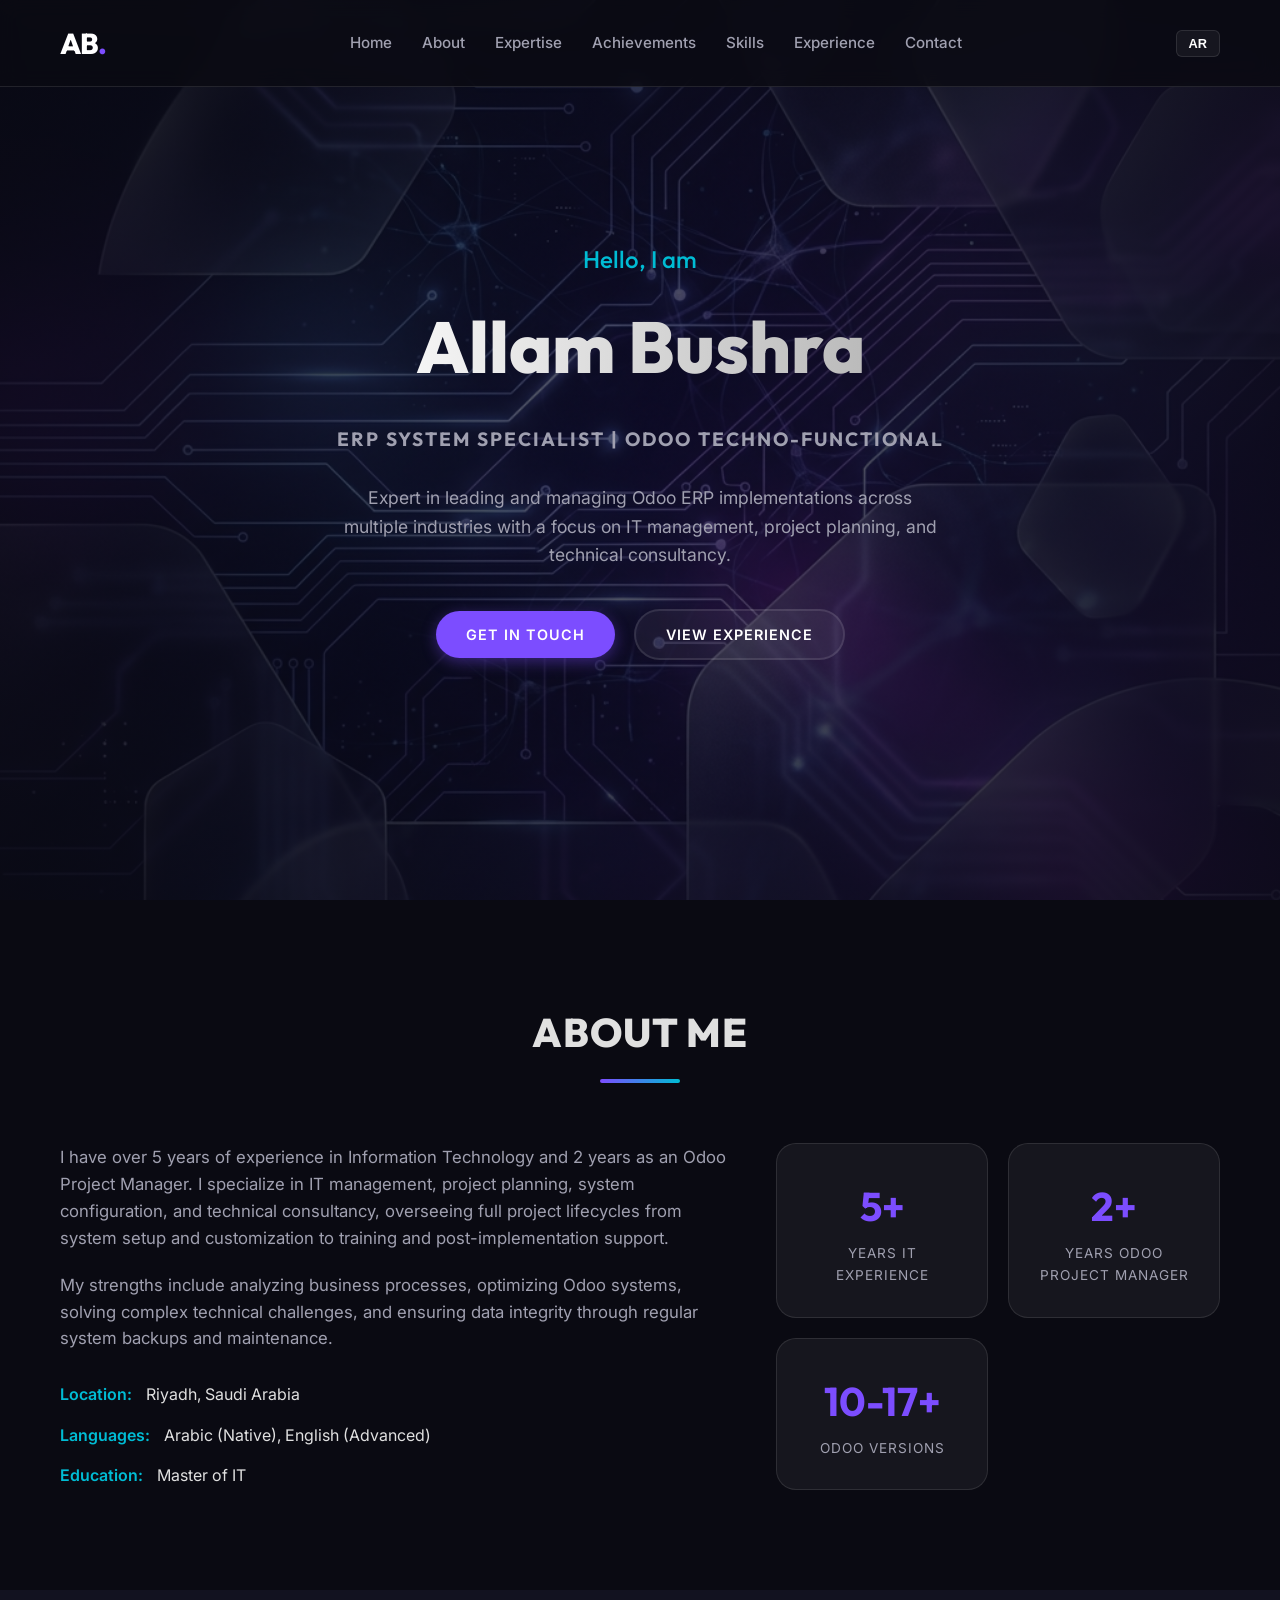
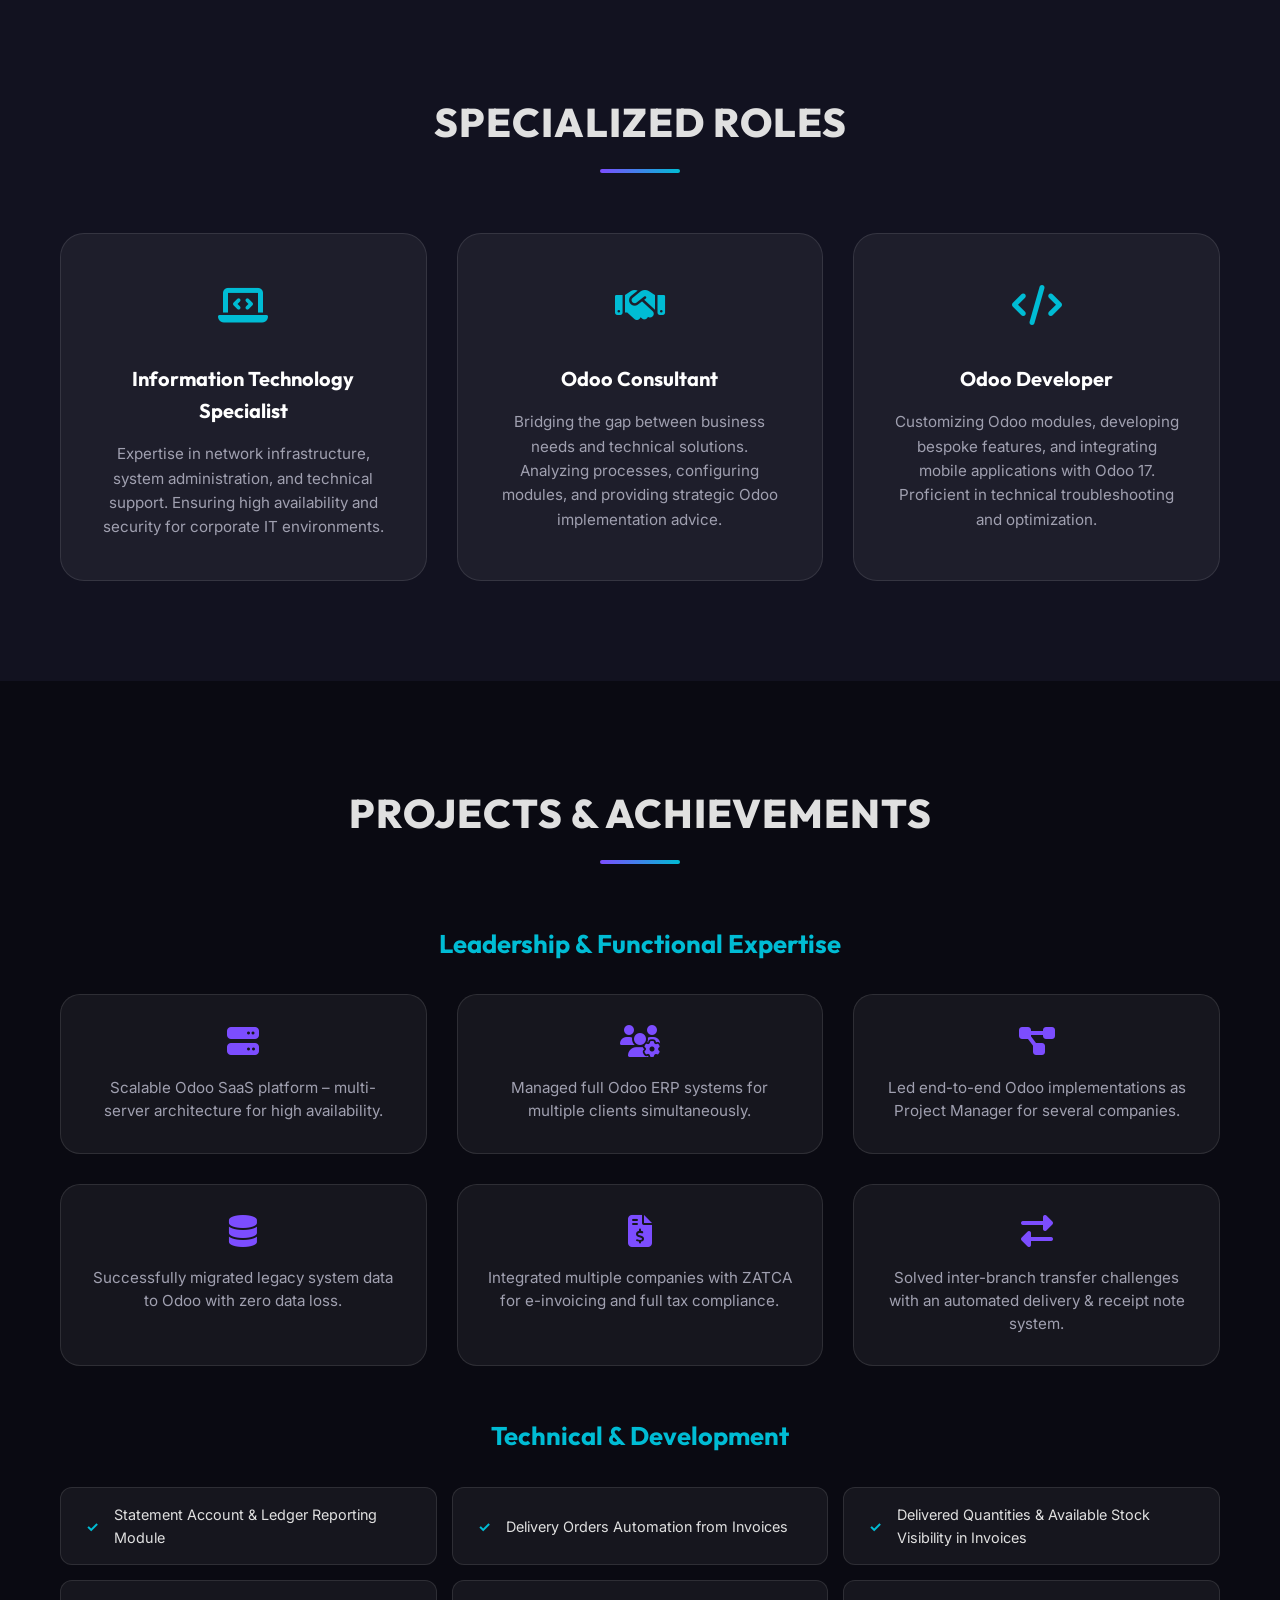
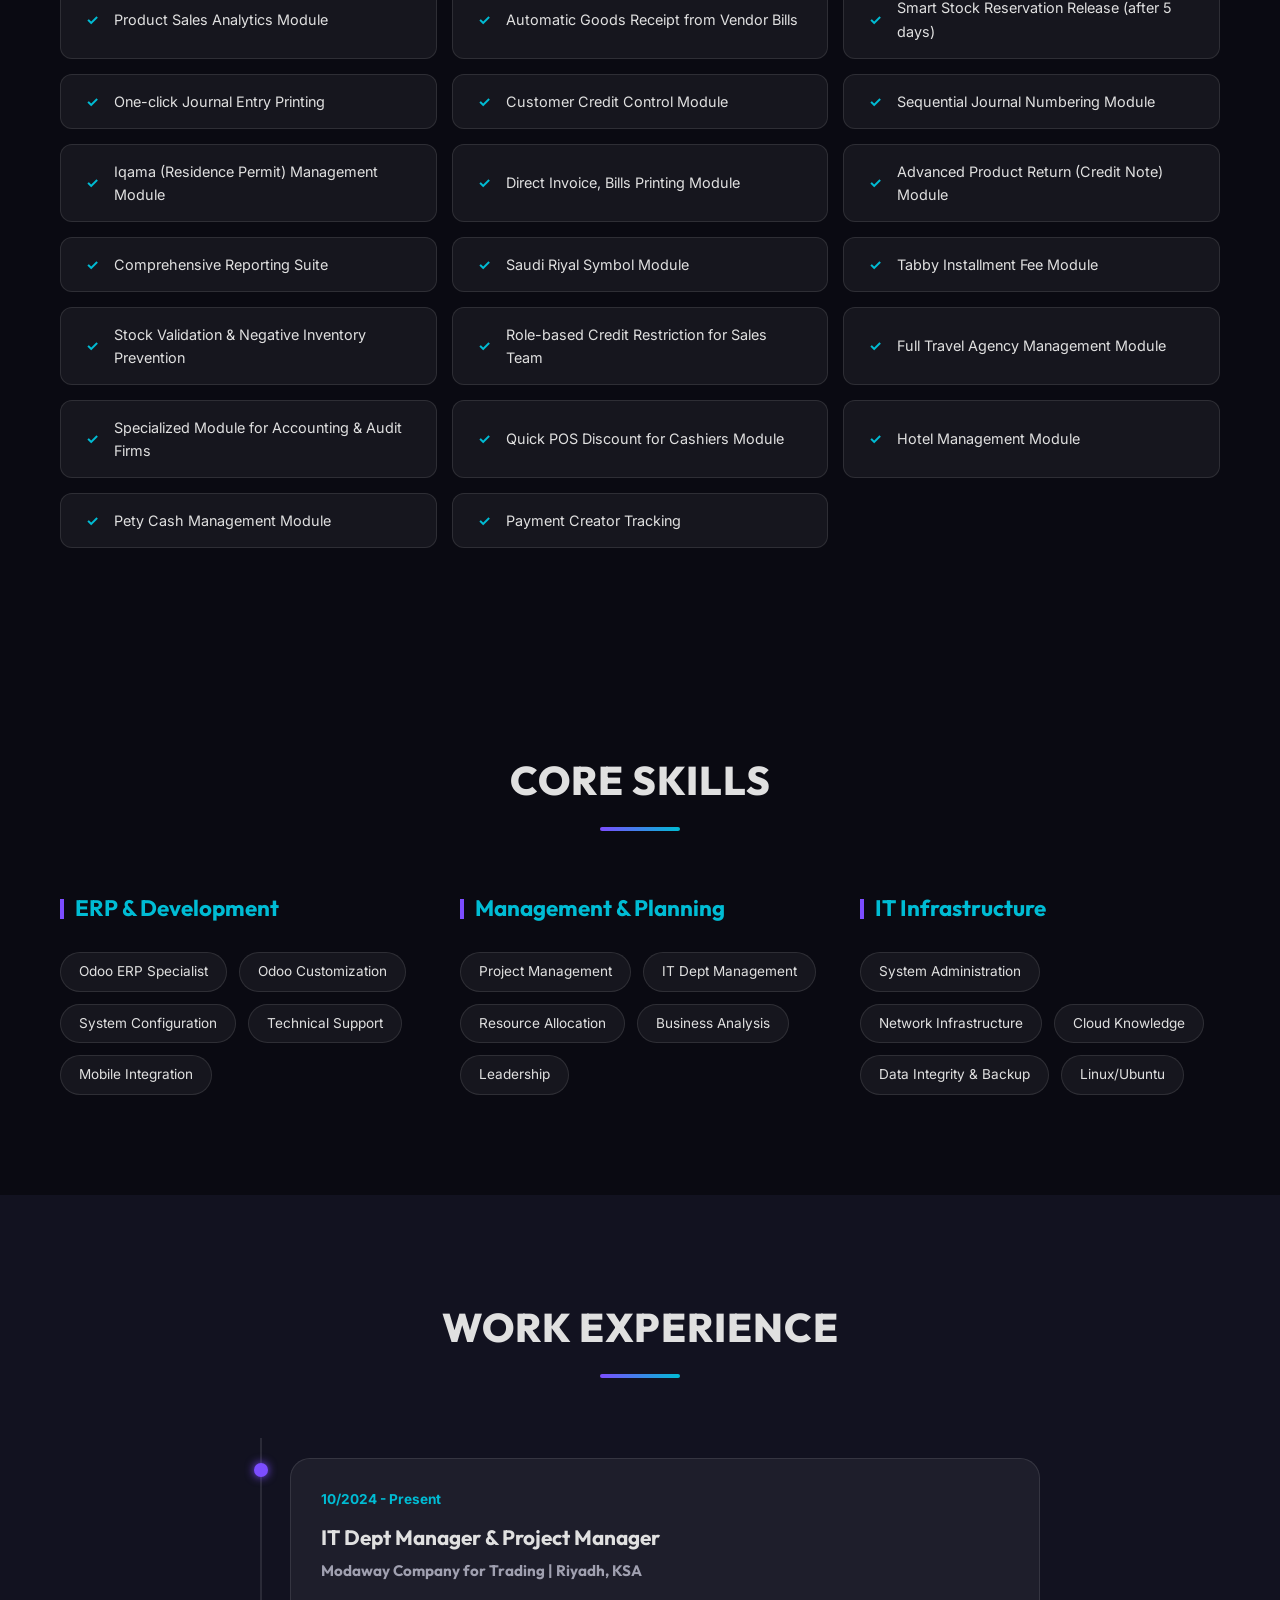
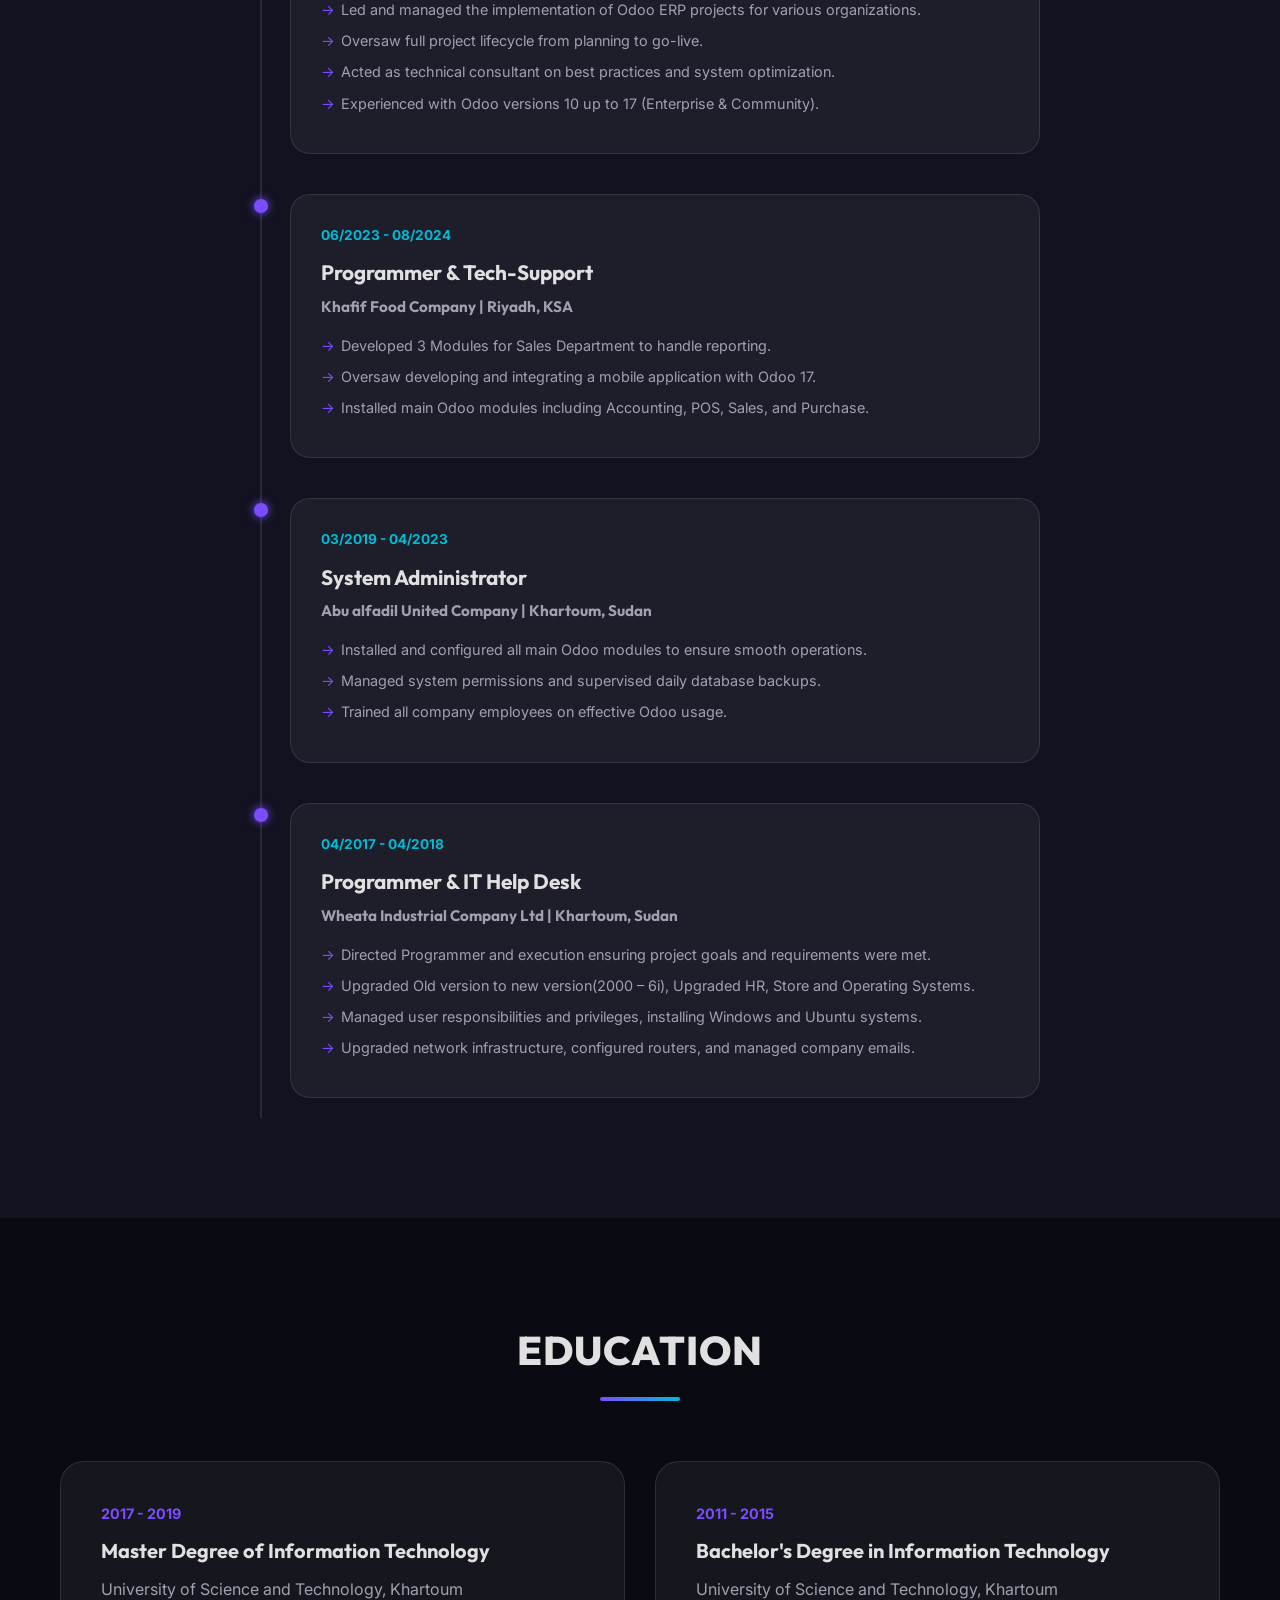
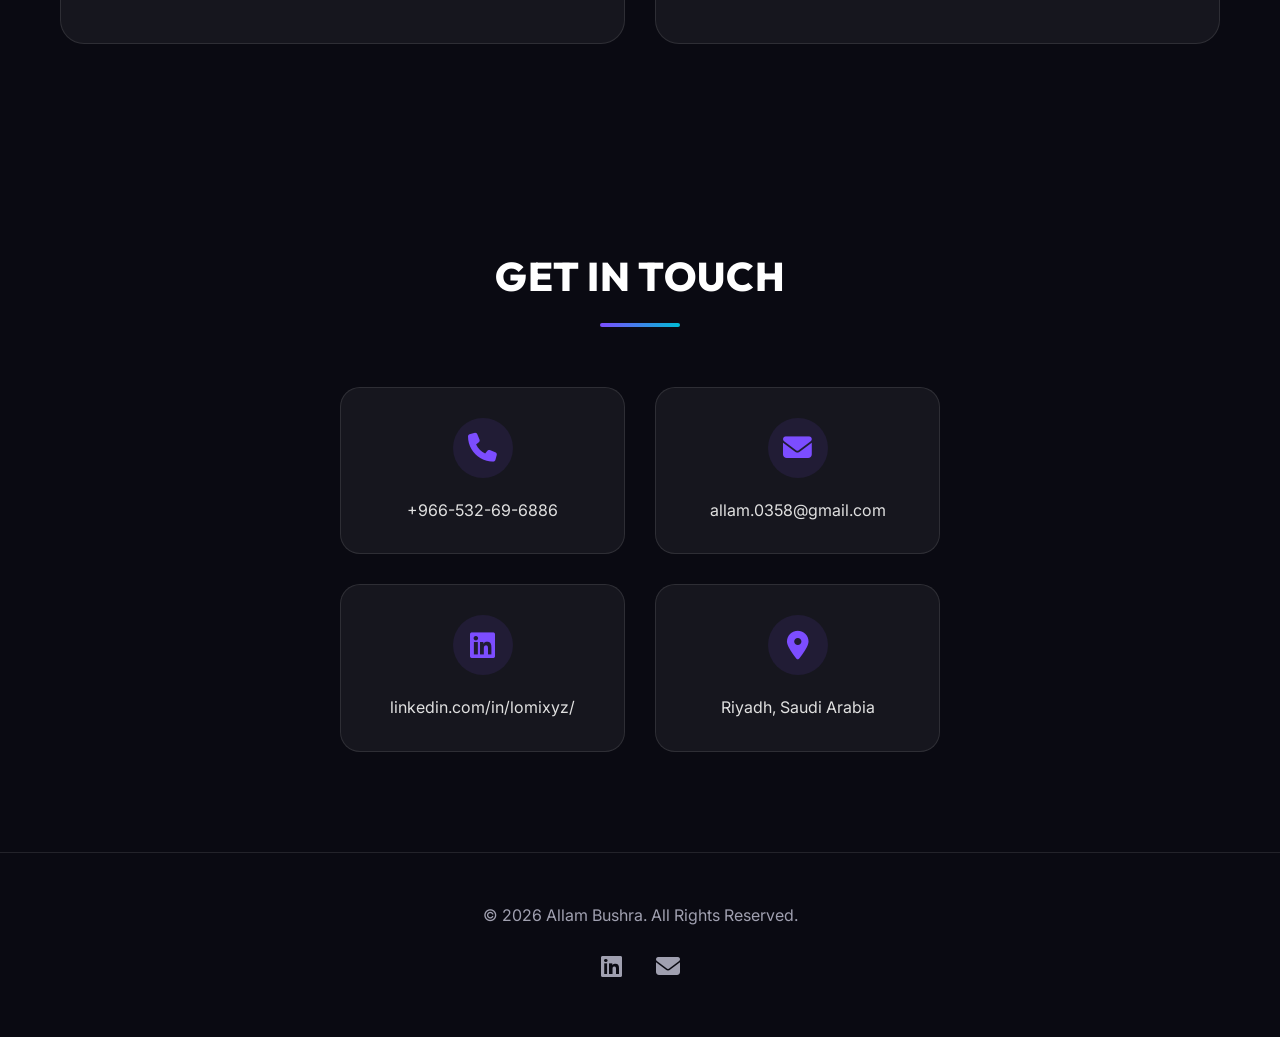
==== index_old.html @ 3f144694 "Rename index.html to index_old.html" ====
<!DOCTYPE html>
<html lang="en">
<head>
    <meta charset="UTF-8">
    <meta name="viewport" content="width=device-width, initial-scale=1.0">
    <title>Allam Bushra | ERP Specialist & Odoo Expert</title>
    <meta name="description" content="Portfolio of Allam Bushra, an ERP System Specialist, Odoo Consultant, and Odoo Developer.">
    <link rel="stylesheet" href="style.css">
    <!-- Google Fonts -->
    <link rel="preconnect" href="https://fonts.googleapis.com">
    <link rel="preconnect" href="https://fonts.gstatic.com" crossorigin>
    <link href="https://fonts.googleapis.com/css2?family=Inter:wght@300;400;500;600;700&family=Outfit:wght@300;400;500;600;700;800&family=Cairo:wght@300;400;600;700;900&display=swap" rel="stylesheet">
    <!-- Font Awesome -->
    <link rel="stylesheet" href="https://cdnjs.cloudflare.com/ajax/libs/font-awesome/6.4.0/css/all.min.css">
</head>
<body>
    <nav id="navbar">
        <div class="container">
            <div class="logo">AB<span>.</span></div>
            <ul class="nav-links">
                <li><a href="#hero" data-en="Home" data-ar="الرئيسية">Home</a></li>
                <li><a href="#about" data-en="About" data-ar="من أنا">About</a></li>
                <li><a href="#expertise" data-en="Expertise" data-ar="الخبرات">Expertise</a></li>
                <li><a href="#achievements" data-en="Achievements" data-ar="الإنجازات">Achievements</a></li>
                <li><a href="#skills" data-en="Skills" data-ar="المهارات">Skills</a></li>
                <li><a href="#experience" data-en="Experience" data-ar="الخبرة">Experience</a></li>
                <li><a href="#contact" data-en="Contact" data-ar="اتصل بي">Contact</a></li>
            </ul>
            <div class="nav-right">
                <button id="lang-toggle" class="lang-btn">AR</button>
                <div class="menu-btn"><i class="fas fa-bars"></i></div>
            </div>
        </div>
    </nav>

    <header id="hero">
        <div class="hero-overlay"></div>
        <div class="container">
            <div class="hero-content">
                <h2 class="fade-in" data-en="Hello, I am" data-ar="مرحباً، أنا">Hello, I am</h2>
                <h1 class="fade-in" data-en="Allam Bushra" data-ar="علام بشرى">Allam Bushra</h1>
                <h3 class="fade-in" data-en="ERP System Specialist | Odoo Techno-Functional" data-ar="أخصائي أنظمة ERP | تقني وظيفي أودو">ERP System Specialist | Odoo Techno-Functional</h3>
                <p class="fade-in" data-en="Expert in leading and managing Odoo ERP implementations across multiple industries with a focus on IT management, project planning, and technical consultancy." data-ar="خبير في قيادة وإدارة تطبيقات Odoo ERP عبر صناعات متعددة مع التركيز على إدارة تكنولوجيا المعلومات وتخطيط المشاريع والاستشارات الفنية.">Expert in leading and managing Odoo ERP implementations across multiple industries with a focus on IT management, project planning, and technical consultancy.</p>
                <div class="hero-btns fade-in">
                    <a href="#contact" class="btn btn-primary" data-en="Get In Touch" data-ar="تواصل معي">Get In Touch</a>
                    <a href="#experience" class="btn btn-secondary" data-en="View Experience" data-ar="عرض الخبرات">View Experience</a>
                </div>
            </div>
        </div>
    </header>

    <section id="about" class="section">
        <div class="container">
            <div class="section-title">
                <h2 data-en="About Me" data-ar="عني">About Me</h2>
                <div class="underline"></div>
            </div>
            <div class="about-grid">
                <div class="about-text">
                    <p data-en="I have over 5 years of experience in Information Technology and 2 years as an Odoo Project Manager. I specialize in IT management, project planning, system configuration, and technical consultancy, overseeing full project lifecycles from system setup and customization to training and post-implementation support." data-ar="لدي أكثر من 5 سنوات من الخبرة في تكنولوجيا المعلومات وسنتين كمدير مشروع أودو. أتخصص في إدارة تكنولوجيا المعلومات، وتخطيط المشاريع، وتكوين الأنظمة، والاستشارات الفنية، والإشراف على دورات حياة المشروع الكاملة من إعداد النظام وتخصيصه إلى التدريب ودعم ما بعد التنفيذ.">I have over 5 years of experience in Information Technology and 2 years as an Odoo Project Manager. I specialize in IT management, project planning, system configuration, and technical consultancy, overseeing full project lifecycles from system setup and customization to training and post-implementation support.</p>
                    <p data-en="My strengths include analyzing business processes, optimizing Odoo systems, solving complex technical challenges, and ensuring data integrity through regular system backups and maintenance." data-ar="تشمل نقاط قوتي تحليل العمليات التجارية، وتحسين أنظمة أودو، وحل التحديات التقنية المعقدة، وضمان سلامة البيانات من خلال النسخ الاحتياطي المنتظم للنظام والصيانة.">My strengths include analyzing business processes, optimizing Odoo systems, solving complex technical challenges, and ensuring data integrity through regular system backups and maintenance.</p>
                    <div class="personal-info">
                        <div class="info-item"><span data-en="Location:" data-ar="الموقع:">Location:</span> <span data-en="Riyadh, Saudi Arabia" data-ar="الرياض، المملكة العربية السعودية">Riyadh, Saudi Arabia</span></div>
                        <div class="info-item"><span data-en="Languages:" data-ar="اللغات:">Languages:</span> <span data-en="Arabic (Native), English (Advanced)" data-ar="العربية (أم)، الإنجليزية (متقدم)">Arabic (Native), English (Advanced)</span></div>
                        <div class="info-item"><span data-en="Education:" data-ar="التعليم:">Education:</span> <span data-en="Master of IT" data-ar="ماجستير تكنولوجيا المعلومات">Master of IT</span></div>
                    </div>
                </div>
                <div class="about-stats">
                    <div class="stat-card">
                        <h3>5+</h3>
                        <p data-en="Years IT Experience" data-ar="سنوات خبرة في تقنية المعلومات">Years IT Experience</p>
                    </div>
                    <div class="stat-card">
                        <h3>2+</h3>
                        <p data-en="Years Odoo Project Manager" data-ar="سنوات كمدير مشروع أودو">Years Odoo Project Manager</p>
                    </div>
                    <div class="stat-card">
                        <h3>10-17+</h3>
                        <p data-en="Odoo Versions" data-ar="إصدارات أودو">Odoo Versions</p>
                    </div>
                </div>
            </div>
        </div>
    </section>

    <section id="expertise" class="section bg-light">
        <div class="container">
            <div class="section-title">
                <h2 data-en="Specialized Roles" data-ar="الأدوار المتخصصة">Specialized Roles</h2>
                <div class="underline"></div>
            </div>
            <div class="expertise-grid">
                <div class="expertise-card fade-up">
                    <div class="icon"><i class="fas fa-laptop-code"></i></div>
                    <h3 data-en="Information Technology Specialist" data-ar="أخصائي تكنولوجيا المعلومات">Information Technology Specialist</h3>
                    <p data-en="Expertise in network infrastructure, system administration, and technical support. Ensuring high availability and security for corporate IT environments." data-ar="خبرة في البنية التحتية للشبكات، وإدارة الأنظمة، والدعم الفني. ضمان التوافر العالي والأمان لبيئات تكنولوجيا المعلومات في الشركات.">Expertise in network infrastructure, system administration, and technical support. Ensuring high availability and security for corporate IT environments.</p>
                </div>
                <div class="expertise-card fade-up">
                    <div class="icon"><i class="fas fa-handshake"></i></div>
                    <h3 data-en="Odoo Consultant" data-ar="مستشار أودو">Odoo Consultant</h3>
                    <p data-en="Bridging the gap between business needs and technical solutions. Analyzing processes, configuring modules, and providing strategic Odoo implementation advice." data-ar="جسور الفجوة بين احتياجات العمل والحلول التقنية. تحليل العمليات، وتكوين الوحدات، وتقديم المشورة الاستراتيجية لتنفيذ أودو.">Bridging the gap between business needs and technical solutions. Analyzing processes, configuring modules, and providing strategic Odoo implementation advice.</p>
                </div>
                <div class="expertise-card fade-up">
                    <div class="icon"><i class="fas fa-code"></i></div>
                    <h3 data-en="Odoo Developer" data-ar="مطور أودو">Odoo Developer</h3>
                    <p data-en="Customizing Odoo modules, developing bespoke features, and integrating mobile applications with Odoo 17. Proficient in technical troubleshooting and optimization." data-ar="تخصيص وحدات أودو، وتطوير ميزات مخصصة، ودمج تطبيقات الهاتف المحمول مع أودو 17. بارع في استكشاف الأخطاء الفنية وإصلاحها والتحسين.">Customizing Odoo modules, developing bespoke features, and integrating mobile applications with Odoo 17. Proficient in technical troubleshooting and optimization.</p>
                </div>
            </div>
        </div>
    </section>
    <section id="achievements" class="section">
        <div class="container">
            <div class="section-title">
                <h2 data-en="Projects & Achievements" data-ar="المشاريع والإنجازات">Projects & Achievements</h2>
                <div class="underline"></div>
            </div>

            <div class="achievement-category">
                <h3 data-en="Leadership & Functional Expertise" data-ar="الخبرة الوظيفية وقيادة المشاريع">Leadership & Functional Expertise</h3>
                <div class="achievement-grid">
                    <div class="achievement-card fade-up">
                        <i class="fas fa-server"></i>
                        <p data-en="Scalable Odoo SaaS platform – multi-server architecture for high availability." data-ar="منصة أودو SaaS قابلة للتوسع - هندسة خوادم متعددة لضمان التوافر العالي.">Scalable Odoo SaaS platform – multi-server architecture for high availability.</p>
                    </div>
                    <div class="achievement-card fade-up">
                        <i class="fas fa-users-cog"></i>
                        <p data-en="Managed full Odoo ERP systems for multiple clients simultaneously." data-ar="إدارة أنظمة أودو ERP الكاملة لعدة عملاء في وقت واحد.">Managed full Odoo ERP systems for multiple clients simultaneously.</p>
                    </div>
                    <div class="achievement-card fade-up">
                        <i class="fas fa-project-diagram"></i>
                        <p data-en="Led end-to-end Odoo implementations as Project Manager for several companies." data-ar="قيادة تنفيذ أودو من البداية إلى النهاية كمدير مشروع لعدة شركات.">Led end-to-end Odoo implementations as Project Manager for several companies.</p>
                    </div>
                    <div class="achievement-card fade-up">
                        <i class="fas fa-database"></i>
                        <p data-en="Successfully migrated legacy system data to Odoo with zero data loss." data-ar="ترحيل بيانات الأنظمة القديمة بنجاح إلى أودو دون فقدان أي بيانات.">Successfully migrated legacy system data to Odoo with zero data loss.</p>
                    </div>
                    <div class="achievement-card fade-up">
                        <i class="fas fa-file-invoice-dollar"></i>
                        <p data-en="Integrated multiple companies with ZATCA for e-invoicing and full tax compliance." data-ar="ربط عدة شركات مع هيئة الزكاة والضريبة والجمارك (ZATCA) للفلترة الإلكترونية والامتثال الضريبي الكامل.">Integrated multiple companies with ZATCA for e-invoicing and full tax compliance.</p>
                    </div>
                    <div class="achievement-card fade-up">
                        <i class="fas fa-exchange-alt"></i>
                        <p data-en="Solved inter-branch transfer challenges with an automated delivery & receipt note system." data-ar="حل تحديات التحويل بين الفروع باستخدام نظام آلي لمذكرات التسليم والاستلام.">Solved inter-branch transfer challenges with an automated delivery & receipt note system.</p>
                    </div>
                </div>
            </div>

            <div class="achievement-category mt-50">
                <h3 data-en="Technical & Development" data-ar="الإنجازات التقنية والتطويرية">Technical & Development</h3>
                <div class="achievement-list">
                    <div class="achievement-item fade-up" data-en="Statement Account & Ledger Reporting Module" data-ar="موديول كشف الحساب وتقارير الأستاذ العام">Statement Account & Ledger Reporting Module</div>
                    <div class="achievement-item fade-up" data-en="Delivery Orders Automation from Invoices" data-ar="أتمتة أوامر التسليم من الفواتير (توليد آلي لأوامر المخزون)">Delivery Orders Automation from Invoices</div>
                    <div class="achievement-item fade-up" data-en="Delivered Quantities & Available Stock Visibility in Invoices" data-ar="رؤية الكميات المسلمة والمخزون المتاح داخل الفواتير">Delivered Quantities & Available Stock Visibility in Invoices</div>
                    <div class="achievement-item fade-up" data-en="Product Sales Analytics Module" data-ar="موديول تحليلات مبيعات المنتجات">Product Sales Analytics Module</div>
                    <div class="achievement-item fade-up" data-en="Automatic Goods Receipt from Vendor Bills" data-ar="استلام البضائع الآلي من فواتير الموردين">Automatic Goods Receipt from Vendor Bills</div>
                    <div class="achievement-item fade-up" data-en="Smart Stock Reservation Release (after 5 days)" data-ar="إلغاء حجز المخزون الذكي (بعد 5 أيام)">Smart Stock Reservation Release (after 5 days)</div>
                    <div class="achievement-item fade-up" data-en="One-click Journal Entry Printing" data-ar="طباعة قيود اليومية بنقرة واحدة">One-click Journal Entry Printing</div>
                    <div class="achievement-item fade-up" data-en="Customer Credit Control Module" data-ar="موديول التحكم في ائتمان العملاء (منع الفواتير المتأخرة)">Customer Credit Control Module</div>
                    <div class="achievement-item fade-up" data-en="Sequential Journal Numbering Module" data-ar="موديول الترقيم التسلسلي لليومية لتسهيل الأرشفة">Sequential Journal Numbering Module</div>
                    <div class="achievement-item fade-up" data-en="Iqama (Residence Permit) Management Module" data-ar="موديول إدارة الإقامات (متابعة - تجديد - انتهاء)">Iqama (Residence Permit) Management Module</div>
                    <div class="achievement-item fade-up" data-en="Direct Invoice, Bills Printing Module" data-ar="موديول الطباعة المباشرة للفواتير والمطالبات">Direct Invoice, Bills Printing Module</div>
                    <div class="achievement-item fade-up" data-en="Advanced Product Return (Credit Note) Module" data-ar="موديول مرتجع المنتجات المتقدم (إشعار دائن ذكي)">Advanced Product Return (Credit Note) Module</div>
                    <div class="achievement-item fade-up" data-en="Comprehensive Reporting Suite" data-ar="مجموعة تقارير شاملة (مبيعات، مناديب، تحصيلات)">Comprehensive Reporting Suite</div>
                    <div class="achievement-item fade-up" data-en="Saudi Riyal Symbol Module" data-ar="موديول رمز الريال السعودي">Saudi Riyal Symbol Module</div>
                    <div class="achievement-item fade-up" data-en="Tabby Installment Fee Module" data-ar="موديول رسوم أقساط تابي">Tabby Installment Fee Module</div>
                    <div class="achievement-item fade-up" data-en="Stock Validation & Negative Inventory Prevention" data-ar="التحقق من المخزون ومنع المخزون السالب">Stock Validation & Negative Inventory Prevention</div>
                    <div class="achievement-item fade-up" data-en="Role-based Credit Restriction for Sales Team" data-ar="قيود الائتمان القائمة على الأدوار لفريق المبيعات">Role-based Credit Restriction for Sales Team</div>
                    <div class="achievement-item fade-up" data-en="Full Travel Agency Management Module" data-ar="موديول كامل لإدارة وكالات السفر والسياحة">Full Travel Agency Management Module</div>
                    <div class="achievement-item fade-up" data-en="Specialized Module for Accounting & Audit Firms" data-ar="موديول متخصص لشركات المحاسبة والمراجعة">Specialized Module for Accounting & Audit Firms</div>
                    <div class="achievement-item fade-up" data-en="Quick POS Discount for Cashiers Module" data-ar="موديول خصم نقاط البيع السريع للكاشير">Quick POS Discount for Cashiers Module</div>
                    <div class="achievement-item fade-up" data-en="Hotel Management Module" data-ar="موديول إدارة الفنادق (حجز غرف، طلبات عبر الإنترنت)">Hotel Management Module</div>
                    <div class="achievement-item fade-up" data-en="Pety Cash Management Module" data-ar="موديول إدارة العهدة النقدية (المصروفات النثرية)">Petty Cash Management Module</div>
                    <div class="achievement-item fade-up" data-en="Payment Creator Tracking" data-ar="تتبع منشئ الدفع (إظهار من قام بإنشاء كل دفعة)">Payment Creator Tracking</div>
                </div>
            </div>
        </div>
    </section>
    <section id="skills" class="section">
        <div class="container">
            <div class="section-title">
                <h2 data-en="Core Skills" data-ar="المهارات الأساسية">Core Skills</h2>
                <div class="underline"></div>
            </div>
            <div class="skills-grid">
                <div class="skill-category">
                    <h3 data-en="ERP & Development" data-ar="ERP والتطوير">ERP & Development</h3>
                    <div class="skill-tags">
                        <span class="tag" data-en="Odoo ERP Specialist" data-ar="أخصائي أودو ERP">Odoo ERP Specialist</span>
                        <span class="tag" data-en="Odoo Customization" data-ar="تخصيص أودو">Odoo Customization</span>
                        <span class="tag" data-en="System Configuration" data-ar="تكوين الأنظمة">System Configuration</span>
                        <span class="tag" data-en="Technical Support" data-ar="الدعم الفني">Technical Support</span>
                        <span class="tag" data-en="Mobile Integration" data-ar="تكامل الهاتف المحمول">Mobile Integration</span>
                    </div>
                </div>
                <div class="skill-category">
                    <h3 data-en="Management & Planning" data-ar="الإدارة والتخطيط">Management & Planning</h3>
                    <div class="skill-tags">
                        <span class="tag" data-en="Project Management" data-ar="إدارة المشاريع">Project Management</span>
                        <span class="tag" data-en="IT Dept Management" data-ar="إدارة قسم تقنية المعلومات">IT Dept Management</span>
                        <span class="tag" data-en="Resource Allocation" data-ar="تخصيص الموارد">Resource Allocation</span>
                        <span class="tag" data-en="Business Analysis" data-ar="تحليل الأعمال">Business Analysis</span>
                        <span class="tag" data-en="Leadership" data-ar="القيادة">Leadership</span>
                    </div>
                </div>
                <div class="skill-category">
                    <h3 data-en="IT Infrastructure" data-ar="البنية التحتية">IT Infrastructure</h3>
                    <div class="skill-tags">
                        <span class="tag" data-en="System Administration" data-ar="إدارة الأنظمة">System Administration</span>
                        <span class="tag" data-en="Network Infrastructure" data-ar="البنية التحتية للشبكة">Network Infrastructure</span>
                        <span class="tag" data-en="Cloud Knowledge" data-ar="معرفة سحابية">Cloud Knowledge</span>
                        <span class="tag" data-en="Data Integrity & Backup" data-ar="سلامة البيانات والنسخ الاحتياطي">Data Integrity & Backup</span>
                        <span class="tag" data-en="Linux/Ubuntu" data-ar="لينكس/أوبونتو">Linux/Ubuntu</span>
                    </div>
                </div>
            </div>
        </div>
    </section>

    <section id="experience" class="section bg-light">
        <div class="container">
            <div class="section-title">
                <h2 data-en="Work Experience" data-ar="الخبرة العملية">Work Experience</h2>
                <div class="underline"></div>
            </div>
            <div class="timeline">
                <div class="timeline-item">
                    <div class="timeline-dot"></div>
                    <div class="timeline-content">
                        <span class="date">10/2024 - <span data-en="Present" data-ar="الآن">Present</span></span>
                        <h3 data-en="IT Dept Manager & Project Manager" data-ar="مدير قسم تكنولوجيا المعلومات ومدير مشروع">IT Dept Manager & Project Manager</h3>
                        <h4 data-en="Modaway Company for Trading | Riyadh, KSA" data-ar="شركة موداواي للتجارة | الرياض، المملكة العربية السعودية">Modaway Company for Trading | Riyadh, KSA</h4>
                        <ul>
                            <li data-en="Led and managed the implementation of Odoo ERP projects for various organizations." data-ar="قيادة وإدارة تنفيذ مشاريع أودو ERP لمختلف المنظمات.">Led and managed the implementation of Odoo ERP projects for various organizations.</li>
                            <li data-en="Oversaw full project lifecycle from planning to go-live." data-ar="الإشراف على دورة حياة المشروع الكاملة من التخطيط إلى التشغيل.">Oversaw full project lifecycle from planning to go-live.</li>
                            <li data-en="Acted as technical consultant on best practices and system optimization." data-ar="العمل كمستشار فني لأفضل الممارسات وتحسين الأنظمة.">Acted as technical consultant on best practices and system optimization.</li>
                            <li data-en="Experienced with Odoo versions 10 up to 17 (Enterprise & Community)." data-ar="خبرة في إصدارات أودو من 10 إلى 17 (نسخ المؤسسات والمجتمع).">Experienced with Odoo versions 10 up to 17 (Enterprise & Community).</li>
                        </ul>
                    </div>
                </div>
                <div class="timeline-item">
                    <div class="timeline-dot"></div>
                    <div class="timeline-content">
                        <span class="date">06/2023 - 08/2024</span>
                        <h3 data-en="Programmer & Tech-Support" data-ar="مبرمج ودعم فني">Programmer & Tech-Support</h3>
                        <h4 data-en="Khafif Food Company | Riyadh, KSA" data-ar="شركة خفيف للمواد الغذائية | الرياض، المملكة العربية السعودية">Khafif Food Company | Riyadh, KSA</h4>
                        <ul>
                            <li data-en="Developed 3 Modules for Sales Department to handle reporting." data-ar="تطوير 3 وحدات لقسم المبيعات للتعامل مع التقارير.">Developed 3 Modules for Sales Department to handle reporting.</li>
                            <li data-en="Oversaw developing and integrating a mobile application with Odoo 17." data-ar="الإشراف على تطوير ودمج تطبيق الهاتف المحمول مع أودو 17.">Oversaw developing and integrating a mobile application with Odoo 17.</li>
                            <li data-en="Installed main Odoo modules including Accounting, POS, Sales, and Purchase." data-ar="تثبيت وحدات أودو الرئيسية بما في ذلك المحاسبة، ونقاط البيع، والمبيعات، والمشتريات.">Installed main Odoo modules including Accounting, POS, Sales, and Purchase.</li>
                        </ul>
                    </div>
                </div>
                <div class="timeline-item">
                    <div class="timeline-dot"></div>
                    <div class="timeline-content">
                        <span class="date">03/2019 - 04/2023</span>
                        <h3 data-en="System Administrator" data-ar="مدير نظام">System Administrator</h3>
                        <h4 data-en="Abu alfadil United Company | Khartoum, Sudan" data-ar="شركة أبو الفضل المتحدة | الخرطوم، السودان">Abu alfadil United Company | Khartoum, Sudan</h4>
                        <ul>
                            <li data-en="Installed and configured all main Odoo modules to ensure smooth operations." data-ar="تثبيت وتكوين جميع وحدات أودو الرئيسية لضمان سلاسة العمليات.">Installed and configured all main Odoo modules to ensure smooth operations.</li>
                            <li data-en="Managed system permissions and supervised daily database backups." data-ar="إدارة أذونات النظام والإشراف على النسخ الاحتياطي اليومي لقاعدة البيانات.">Managed system permissions and supervised daily database backups.</li>
                            <li data-en="Trained all company employees on effective Odoo usage." data-ar="تدريب جميع موظفي الشركة على الاستخدام الفعال لأودو.">Trained all company employees on effective Odoo usage.</li>
                        </ul>
                    </div>
                </div>
                <div class="timeline-item">
                    <div class="timeline-dot"></div>
                    <div class="timeline-content">
                        <span class="date">04/2017 - 04/2018</span>
                        <h3 data-en="Programmer & IT Help Desk" data-ar="مبرمج ودعم فني تقني">Programmer & IT Help Desk</h3>
                        <h4 data-en="Wheata Industrial Company Ltd | Khartoum, Sudan" data-ar="شركة ويتا الصناعية المحدودة | الخرطوم، السودان">Wheata Industrial Company Ltd | Khartoum, Sudan</h4>
                        <ul>
                            <li data-en="Directed Programmer and execution ensuring project goals and requirements were met." data-ar="توجيه البرمجة والتنفيذ لضمان تلبية أهداف ومتطلبات المشروع.">Directed Programmer and execution ensuring project goals and requirements were met.</li>
                            <li data-en="Upgraded Old version to new version(2000 – 6i), Upgraded HR, Store and Operating Systems." data-ar="ترقية الإصدار القديم إلى الجديد (2000 – 6i)، وترقية أنظمة الموارد البشرية والمخازن والتشغيل.">Upgraded Old version to new version(2000 – 6i), Upgraded HR, Store and Operating Systems.</li>
                            <li data-en="Managed user responsibilities and privileges, installing Windows and Ubuntu systems." data-ar="إدارة مسؤوليات وصلاحيات المستخدمين، وتثبيت أنظمة ويندوز وأوبونتو.">Managed user responsibilities and privileges, installing Windows and Ubuntu systems.</li>
                            <li data-en="Upgraded network infrastructure, configured routers, and managed company emails." data-ar="ترقية البنية التحتية للشبكة، وتكوين أجهزة التوجيه (Routers)، وإدارة البريد الإلكتروني للشركة.">Upgraded network infrastructure, configured routers, and managed company emails.</li>
                        </ul>
                    </div>
                </div>
            </div>
        </div>
    </section>

    <section id="education" class="section">
        <div class="container">
            <div class="section-title">
                <h2 data-en="Education" data-ar="التعليم">Education</h2>
                <div class="underline"></div>
            </div>
            <div class="edu-grid">
                <div class="edu-card">
                    <div class="year">2017 - 2019</div>
                    <h3 data-en="Master Degree of Information Technology" data-ar="درجة الماجستير في تكنولوجيا المعلومات">Master Degree of Information Technology</h3>
                    <p data-en="University of Science and Technology, Khartoum" data-ar="جامعة العلوم والتكنولوجيا، الخرطوم">University of Science and Technology, Khartoum</p>
                </div>
                <div class="edu-card">
                    <div class="year">2011 - 2015</div>
                    <h3 data-en="Bachelor's Degree in Information Technology" data-ar="درجة البكالوريوس في تكنولوجيا المعلومات">Bachelor's Degree in Information Technology</h3>
                    <p data-en="University of Science and Technology, Khartoum" data-ar="جامعة العلوم والتكنولوجيا، الخرطوم">University of Science and Technology, Khartoum</p>
                </div>
            </div>
        </div>
    </section>

    <section id="contact" class="section bg-dark">
        <div class="container">
            <div class="section-title white">
                <h2 data-en="Get In Touch" data-ar="تواصل معي">Get In Touch</h2>
                <div class="underline"></div>
            </div>
            <div class="contact-grid">
                <div class="contact-info">
                    <div class="contact-item">
                        <i class="fas fa-phone"></i>
                        <p>+966-532-69-6886</p>
                    </div>
                    <div class="contact-item">
                        <i class="fas fa-envelope"></i>
                        <p>allam.0358@gmail.com</p>
                    </div>
                    <div class="contact-item">
                        <i class="fab fa-linkedin"></i>
                        <p><a href="https://www.linkedin.com/in/lomixyz/" target="_blank">linkedin.com/in/lomixyz/</a></p>
                    </div>
                    <div class="contact-item">
                        <i class="fas fa-map-marker-alt"></i>
                        <p data-en="Riyadh, Saudi Arabia" data-ar="الرياض، المملكة العربية السعودية">Riyadh, Saudi Arabia</p>
                    </div>
                </div>
            </div>
        </div>
    </section>

    <footer>
        <div class="container">
            <p>&copy; <span id="year"></span> <span data-en="Allam Bushra" data-ar="علام بشرى">Allam Bushra</span>. <span data-en="All Rights Reserved." data-ar="جميع الحقوق محفوظة.">All Rights Reserved.</span></p>
            <div class="social-links">
                <a href="#"><i class="fab fa-linkedin"></i></a>
                <a href="#"><i class="fas fa-envelope"></i></a>
            </div>
        </div>
    </footer>

    <script src="script.js"></script>
</body>
</html>
---- style.css ----
:root {
    --primary-color: #7c4dff; /* Electric Purple */
    --secondary-color: #00bcd4; /* Cyan */
    --accent-color: #ff4081; /* Pink accent */
    --bg-dark: #0a0a12;
    --bg-light: #121220;
    --text-main: #e0e0e0;
    --text-muted: #a0a0b0;
    --white: #ffffff;
    --glass: rgba(255, 255, 255, 0.05);
    --glass-border: rgba(255, 255, 255, 0.1);
    --shadow: 0 8px 32px 0 rgba(0, 0, 0, 0.37);
    --transition: all 0.3s cubic-bezier(0.4, 0, 0.2, 1);
}

* {
    margin: 0;
    padding: 0;
    box-sizing: border-box;
}

html {
    scroll-behavior: smooth;
}

body {
    font-family: 'Inter', sans-serif;
    background-color: var(--bg-dark);
    color: var(--text-main);
    line-height: 1.6;
    overflow-x: hidden;
    transition: background 0.3s ease;
}

/* RTL Support */
body.rtl {
    direction: rtl;
    font-family: 'Cairo', 'Inter', sans-serif;
}

h1, h2, h3, h4, .logo {
    font-family: 'Outfit', sans-serif;
}

body.rtl h1, body.rtl h2, body.rtl h3, body.rtl h4, body.rtl .logo {
    font-family: 'Cairo', 'Outfit', sans-serif;
}

.container {
    max-width: 1200px;
    margin: 0 auto;
    padding: 0 20px;
}

section {
    padding: 100px 0;
}

.section-title {
    text-align: center;
    margin-bottom: 60px;
}

.section-title h2 {
    font-size: 2.5rem;
    font-weight: 800;
    letter-spacing: 1px;
    text-transform: uppercase;
    margin-bottom: 15px;
}

.section-title .underline {
    width: 80px;
    height: 4px;
    background: linear-gradient(to right, var(--primary-color), var(--secondary-color));
    margin: 0 auto;
    border-radius: 2px;
}

.bg-light {
    background-color: var(--bg-light);
}

.bg-dark {
    background-color: var(--bg-dark);
}

/* Navbar */
#navbar {
    position: fixed;
    top: 0;
    width: 100%;
    z-index: 1000;
    background: rgba(10, 10, 18, 0.8);
    backdrop-filter: blur(10px);
    border-bottom: 1px solid var(--glass-border);
    padding: 20px 0;
    transition: var(--transition);
}

#navbar .container {
    display: flex;
    justify-content: space-between;
    align-items: center;
}

.logo {
    font-size: 1.8rem;
    font-weight: 800;
    color: var(--white);
    letter-spacing: -1px;
}

.logo span {
    color: var(--primary-color);
}

.nav-links {
    display: flex;
    list-style: none;
}

.nav-links li {
    margin-left: 30px;
}

body.rtl .nav-links li {
    margin-left: 0;
    margin-right: 30px;
}

.nav-links a {
    text-decoration: none;
    color: var(--text-muted);
    font-weight: 500;
    font-size: 0.95rem;
    transition: var(--transition);
    position: relative;
}

.nav-links a::after {
    content: '';
    position: absolute;
    bottom: -5px;
    left: 0;
    width: 0;
    height: 2px;
    background-color: var(--primary-color);
    transition: var(--transition);
}

body.rtl .nav-links a::after {
    left: auto;
    right: 0;
}

.nav-links a:hover {
    color: var(--white);
}

.nav-links a:hover::after {
    width: 100%;
}

.nav-right {
    display: flex;
    align-items: center;
    gap: 20px;
}

.lang-btn {
    background: var(--glass);
    border: 1px solid var(--glass-border);
    color: var(--white);
    padding: 5px 12px;
    border-radius: 6px;
    cursor: pointer;
    font-weight: 600;
    font-size: 0.8rem;
    transition: var(--transition);
}

.lang-btn:hover {
    background: var(--primary-color);
    border-color: var(--primary-color);
}

.menu-btn {
    display: none;
    color: var(--white);
    font-size: 1.5rem;
    cursor: pointer;
}

/* Hero Section */
#hero {
    height: 100vh;
    background: url('assets/hero-bg.png') no-repeat center center/cover;
    position: relative;
    display: flex;
    align-items: center;
    justify-content: center;
    text-align: center;
}

.hero-overlay {
    position: absolute;
    top: 0;
    left: 0;
    width: 100%;
    height: 100%;
    background: radial-gradient(circle, rgba(10, 10, 18, 0.6) 0%, rgba(10, 10, 18, 0.9) 100%);
}

.hero-content {
    position: relative;
    z-index: 1;
    max-width: 800px;
}

.hero-content h2 {
    font-size: 1.5rem;
    color: var(--secondary-color);
    margin-bottom: 10px;
    font-weight: 500;
}

.hero-content h1 {
    font-size: 4.5rem;
    font-weight: 800;
    margin-bottom: 20px;
    background: linear-gradient(to right, var(--white), #b0b0b0);
    -webkit-background-clip: text;
    -webkit-text-fill-color: transparent;
}

.hero-content h3 {
    font-size: 1.2rem;
    color: var(--text-muted);
    margin-bottom: 30px;
    letter-spacing: 2px;
    text-transform: uppercase;
}

.hero-content p {
    font-size: 1.1rem;
    margin-bottom: 40px;
    color: var(--text-muted);
    max-width: 600px;
    margin-left: auto;
    margin-right: auto;
}

/* Buttons */
.btn {
    display: inline-block;
    padding: 12px 30px;
    border-radius: 50px;
    text-decoration: none;
    font-weight: 600;
    transition: var(--transition);
    cursor: pointer;
    font-size: 0.9rem;
    text-transform: uppercase;
    letter-spacing: 1px;
}

.btn-primary {
    background-color: var(--primary-color);
    color: var(--white);
    box-shadow: 0 4px 15px rgba(124, 77, 255, 0.4);
}

.btn-primary:hover {
    transform: translateY(-3px);
    box-shadow: 0 6px 20px rgba(124, 77, 255, 0.6);
}

.btn-secondary {
    border: 2px solid var(--glass-border);
    color: var(--white);
    margin-left: 15px;
    background: var(--glass);
}

body.rtl .btn-secondary {
    margin-left: 0;
    margin-right: 15px;
}

.btn-secondary:hover {
    background: var(--glass-border);
    transform: translateY(-3px);
}

/* About Section */
.about-grid {
    display: grid;
    grid-template-columns: 1.5fr 1fr;
    gap: 50px;
    align-items: center;
}

.about-text p {
    margin-bottom: 20px;
    font-size: 1.05rem;
    color: var(--text-muted);
}

.personal-info {
    display: grid;
    grid-template-columns: 1fr;
    gap: 15px;
    margin-top: 30px;
}

.info-item span:first-child {
    color: var(--secondary-color);
    font-weight: 600;
    margin-right: 10px;
}

body.rtl .info-item span:first-child {
    margin-right: 0;
    margin-left: 10px;
}

.about-stats {
    display: grid;
    grid-template-columns: 1fr 1fr;
    gap: 20px;
}

.stat-card {
    background: var(--glass);
    padding: 30px;
    border-radius: 20px;
    border: 1px solid var(--glass-border);
    text-align: center;
    transition: var(--transition);
}

.stat-card:hover {
    transform: translateY(-10px);
    background: rgba(255, 255, 255, 0.08);
}

.stat-card h3 {
    font-size: 2.5rem;
    color: var(--primary-color);
    margin-bottom: 5px;
}

.stat-card p {
    font-size: 0.85rem;
    text-transform: uppercase;
    letter-spacing: 1px;
    color: var(--text-muted);
}

/* Expertise Section */
.expertise-grid {
    display: grid;
    grid-template-columns: repeat(3, 1fr);
    gap: 30px;
}

.expertise-card {
    background: var(--glass);
    padding: 40px;
    border-radius: 24px;
    border: 1px solid var(--glass-border);
    text-align: center;
    transition: var(--transition);
}

.expertise-card:hover {
    background: rgba(255, 255, 255, 0.08);
    transform: translateY(-10px);
    border-color: var(--primary-color);
}

.expertise-card .icon {
    font-size: 2.5rem;
    color: var(--secondary-color);
    margin-bottom: 25px;
}

.expertise-card h3 {
    font-size: 1.25rem;
    margin-bottom: 15px;
    color: var(--white);
}

.expertise-card p {
    color: var(--text-muted);
    font-size: 0.95rem;
}

/* Achievements Section */
.mt-50 {
    margin-top: 50px;
}

.achievement-category h3 {
    font-size: 1.6rem;
    margin-bottom: 30px;
    color: var(--secondary-color);
    text-align: center;
}

.achievement-grid {
    display: grid;
    grid-template-columns: repeat(auto-fit, minmax(300px, 1fr));
    gap: 30px;
}

.achievement-card {
    background: var(--glass);
    padding: 30px;
    border-radius: 20px;
    border: 1px solid var(--glass-border);
    display: flex;
    flex-direction: column;
    align-items: center;
    text-align: center;
    transition: var(--transition);
}

.achievement-card:hover {
    transform: translateY(-10px);
    background: rgba(255, 255, 255, 0.08);
    border-color: var(--primary-color);
}

.achievement-card i {
    font-size: 2rem;
    color: var(--primary-color);
    margin-bottom: 20px;
}

.achievement-card p {
    font-size: 0.95rem;
    color: var(--text-muted);
    line-height: 1.5;
}

.achievement-list {
    display: grid;
    grid-template-columns: repeat(auto-fit, minmax(280px, 1fr));
    gap: 15px;
}

.achievement-item {
    background: var(--glass);
    padding: 15px 25px;
    border-radius: 12px;
    border: 1px solid var(--glass-border);
    font-size: 0.9rem;
    color: var(--text-main);
    display: flex;
    align-items: center;
    transition: var(--transition);
}

.achievement-item::before {
    content: '✓';
    color: var(--secondary-color);
    margin-right: 15px;
    font-weight: bold;
}

body.rtl .achievement-item::before {
    margin-right: 0;
    margin-left: 15px;
}

.achievement-item:hover {
    background: var(--glass-border);
    border-color: var(--secondary-color);
    transform: translateX(5px);
}

body.rtl .achievement-item:hover {
    transform: translateX(-5px);
}

/* Skills Section */
.skills-grid {
    display: grid;
    grid-template-columns: repeat(3, 1fr);
    gap: 40px;
}

.skill-category h3 {
    font-size: 1.4rem;
    margin-bottom: 25px;
    color: var(--secondary-color);
    position: relative;
    padding-left: 15px;
}

body.rtl .skill-category h3 {
    padding-left: 0;
    padding-right: 15px;
}

.skill-category h3::before {
    content: '';
    position: absolute;
    left: 0;
    top: 50%;
    transform: translateY(-50%);
    width: 4px;
    height: 20px;
    background: var(--primary-color);
}

body.rtl .skill-category h3::before {
    left: auto;
    right: 0;
}

.skill-tags {
    display: flex;
    flex-wrap: wrap;
    gap: 12px;
}

.tag {
    padding: 8px 18px;
    background: var(--glass);
    border: 1px solid var(--glass-border);
    border-radius: 50px;
    font-size: 0.85rem;
    color: var(--text-main);
    transition: var(--transition);
}

.tag:hover {
    background: var(--primary-color);
    color: var(--white);
    border-color: var(--primary-color);
    transform: scale(1.05);
}

/* Timeline */
.timeline {
    position: relative;
    max-width: 800px;
    margin: 0 auto;
}

.timeline::after {
    content: '';
    position: absolute;
    width: 2px;
    background: var(--glass-border);
    top: 0;
    bottom: 0;
    left: 20px;
}

body.rtl .timeline::after {
    left: auto;
    right: 20px;
}

.timeline-item {
    padding: 20px 0 20px 50px;
    position: relative;
}

body.rtl .timeline-item {
    padding: 20px 50px 20px 0;
}

.timeline-dot {
    position: absolute;
    left: 14px;
    top: 25px;
    width: 14px;
    height: 14px;
    background: var(--primary-color);
    border-radius: 50%;
    z-index: 1;
    box-shadow: 0 0 10px var(--primary-color);
}

body.rtl .timeline-dot {
    left: auto;
    right: 14px;
}

.timeline-content {
    background: var(--glass);
    padding: 30px;
    border-radius: 20px;
    border: 1px solid var(--glass-border);
}

.timeline-content .date {
    font-size: 0.85rem;
    color: var(--secondary-color);
    font-weight: 700;
    display: block;
    margin-bottom: 10px;
}

.timeline-content h3 {
    font-size: 1.3rem;
    margin-bottom: 5px;
}

.timeline-content h4 {
    color: var(--text-muted);
    font-size: 0.95rem;
    margin-bottom: 15px;
}

.timeline-content ul {
    list-style: none;
}

.timeline-content li {
    margin-bottom: 8px;
    color: var(--text-muted);
    font-size: 0.9rem;
    position: relative;
    padding-left: 20px;
}

body.rtl .timeline-content li {
    padding-left: 0;
    padding-right: 20px;
}

.timeline-content li::before {
    content: '→';
    position: absolute;
    left: 0;
    color: var(--primary-color);
}

body.rtl .timeline-content li::before {
    content: '←';
    left: auto;
    right: 0;
}

/* Education */
.edu-grid {
    display: grid;
    grid-template-columns: repeat(2, 1fr);
    gap: 30px;
}

.edu-card {
    background: var(--glass);
    padding: 40px;
    border-radius: 24px;
    border: 1px solid var(--glass-border);
    transition: var(--transition);
}

.edu-card:hover {
    border-color: var(--secondary-color);
    background: rgba(255, 255, 255, 0.08);
}

.edu-card .year {
    color: var(--primary-color);
    font-weight: 700;
    font-size: 0.9rem;
    margin-bottom: 10px;
}

.edu-card h3 {
    font-size: 1.25rem;
    margin-bottom: 10px;
}

.edu-card p {
    color: var(--text-muted);
}

/* Contact */
.white h2 {
    color: var(--white);
}

.contact-grid {
    display: flex;
    flex-direction: column;
    align-items: center;
    gap: 40px;
    max-width: 600px;
    margin: 0 auto;
}

.contact-info {
    width: 100%;
    display: grid;
    grid-template-columns: repeat(auto-fit, minmax(250px, 1fr));
    gap: 30px;
}

.contact-item {
    display: flex;
    flex-direction: column;
    align-items: center;
    text-align: center;
    margin-bottom: 0;
    background: var(--glass);
    padding: 30px;
    border-radius: 20px;
    border: 1px solid var(--glass-border);
    transition: var(--transition);
}

.contact-item:hover {
    transform: translateY(-5px);
    border-color: var(--primary-color);
    background: rgba(255, 255, 255, 0.08);
}

.contact-item i {
    font-size: 1.8rem;
    color: var(--primary-color);
    margin-right: 0;
    margin-bottom: 20px;
    width: 60px;
    height: 60px;
    background: rgba(124, 77, 255, 0.1);
    display: flex;
    align-items: center;
    justify-content: center;
    border-radius: 50%;
}

body.rtl .contact-item i {
    margin-left: 0;
}

.contact-item a {
    color: var(--text-main);
    text-decoration: none;
    transition: var(--transition);
}

.contact-item a:hover {
    color: var(--secondary-color);
}

.contact-form {
    display: grid;
    gap: 20px;
}

.form-group input, .form-group textarea {
    width: 100%;
    padding: 15px 20px;
    background: var(--glass);
    border: 1px solid var(--glass-border);
    border-radius: 12px;
    color: var(--white);
    font-family: inherit;
    transition: var(--transition);
}

.form-group input:focus, .form-group textarea:focus {
    outline: none;
    border-color: var(--primary-color);
    background: rgba(255, 255, 255, 0.1);
}

/* Footer */
footer {
    padding: 50px 0;
    border-top: 1px solid var(--glass-border);
    text-align: center;
}

footer p {
    color: var(--text-muted);
    margin-bottom: 20px;
}

.social-links a {
    color: var(--text-muted);
    font-size: 1.5rem;
    margin: 0 15px;
    transition: var(--transition);
}

.social-links a:hover {
    color: var(--primary-color);
}

/* Animations */
.fade-in {
    opacity: 0;
    transform: translateY(20px);
    animation: fadeIn 1s forwards;
}

.fade-up {
    opacity: 0;
    transform: translateY(40px);
    transition: opacity 1s, transform 1s;
}

.fade-up.active {
    opacity: 1;
    transform: translateY(0);
}

@keyframes fadeIn {
    to {
        opacity: 1;
        transform: translateY(0);
    }
}

/* Responsive */
@media (max-width: 992px) {
    .expertise-grid, .skills-grid {
        grid-template-columns: repeat(2, 1fr);
    }
    .about-grid {
        grid-template-columns: 1fr;
    }
    .hero-content h1 {
        font-size: 3.5rem;
    }
}

@media (max-width: 768px) {
    .nav-links {
        display: none;
    }
    .menu-btn {
        display: block;
    }
    .expertise-grid, .skills-grid, .edu-grid, .contact-grid {
        grid-template-columns: 1fr;
    }
    .hero-content h1 {
        font-size: 2.8rem;
    }
    section {
        padding: 60px 0;
    }
}
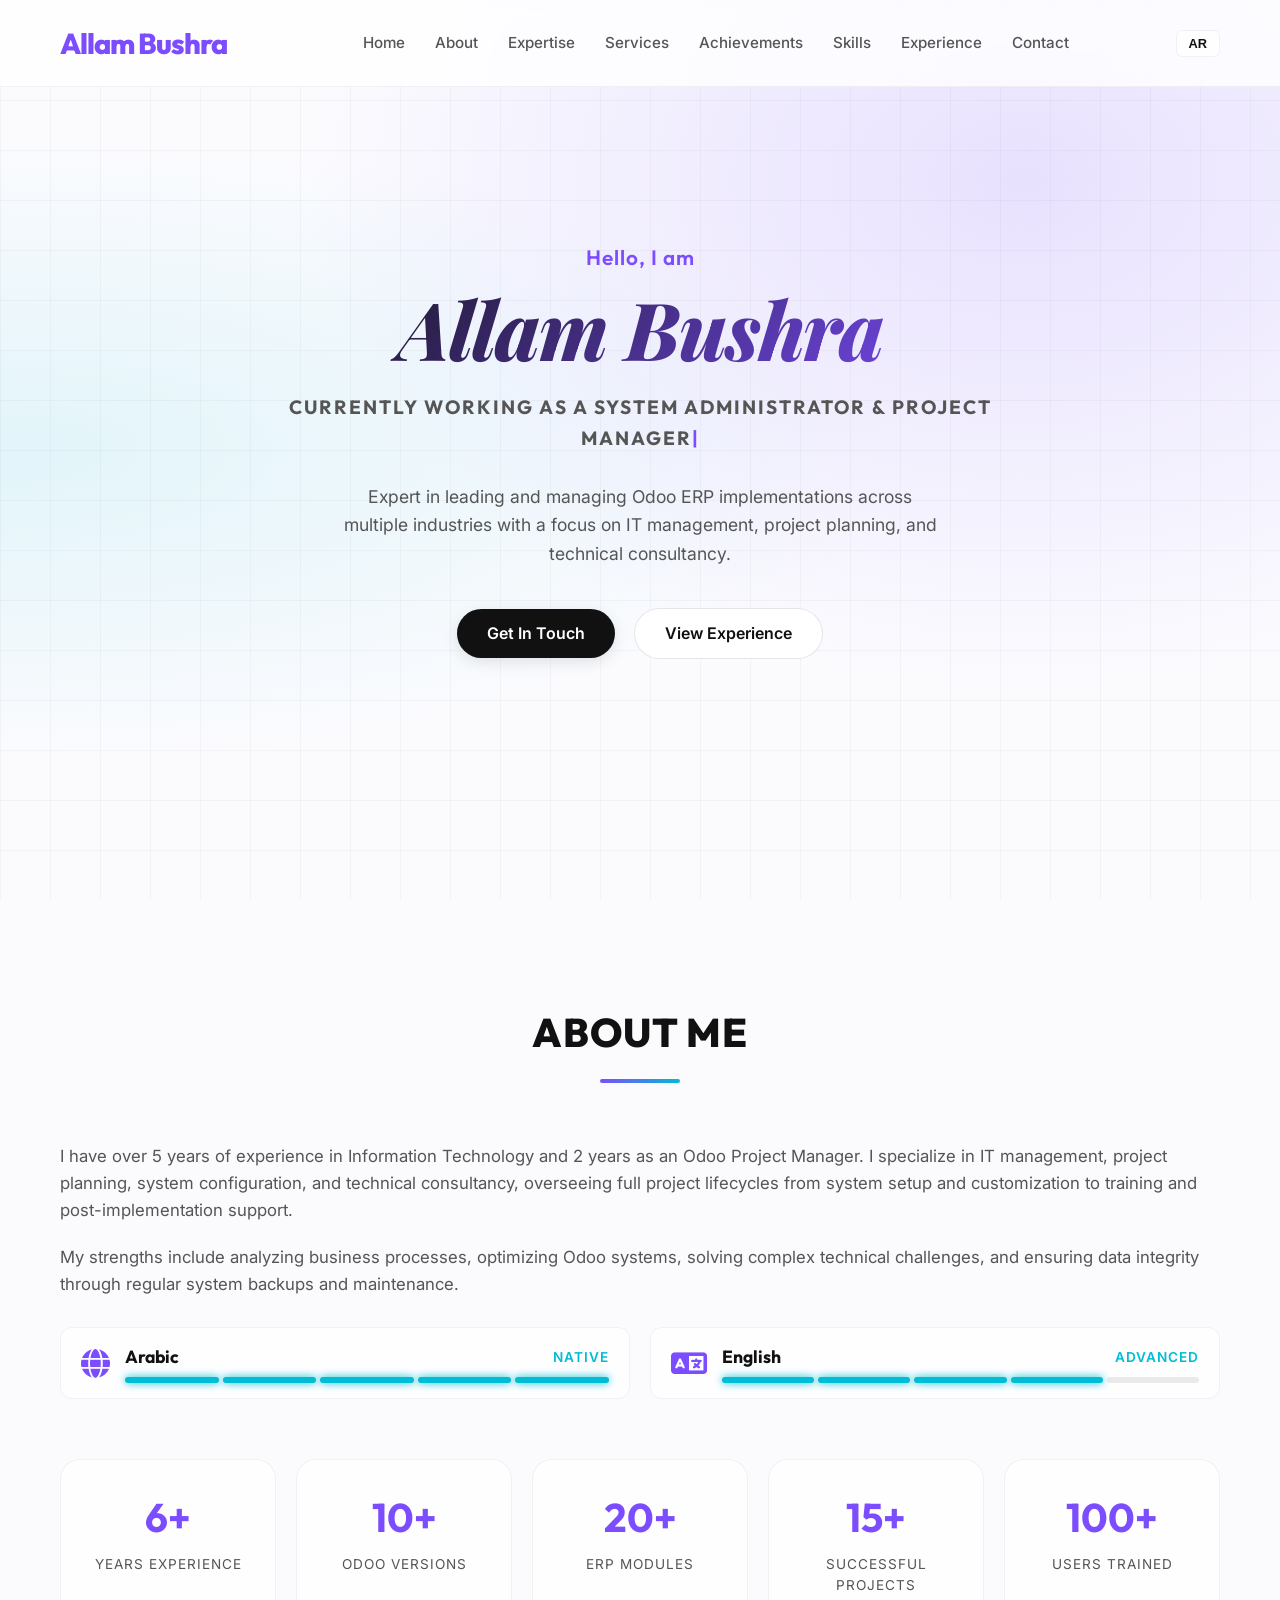
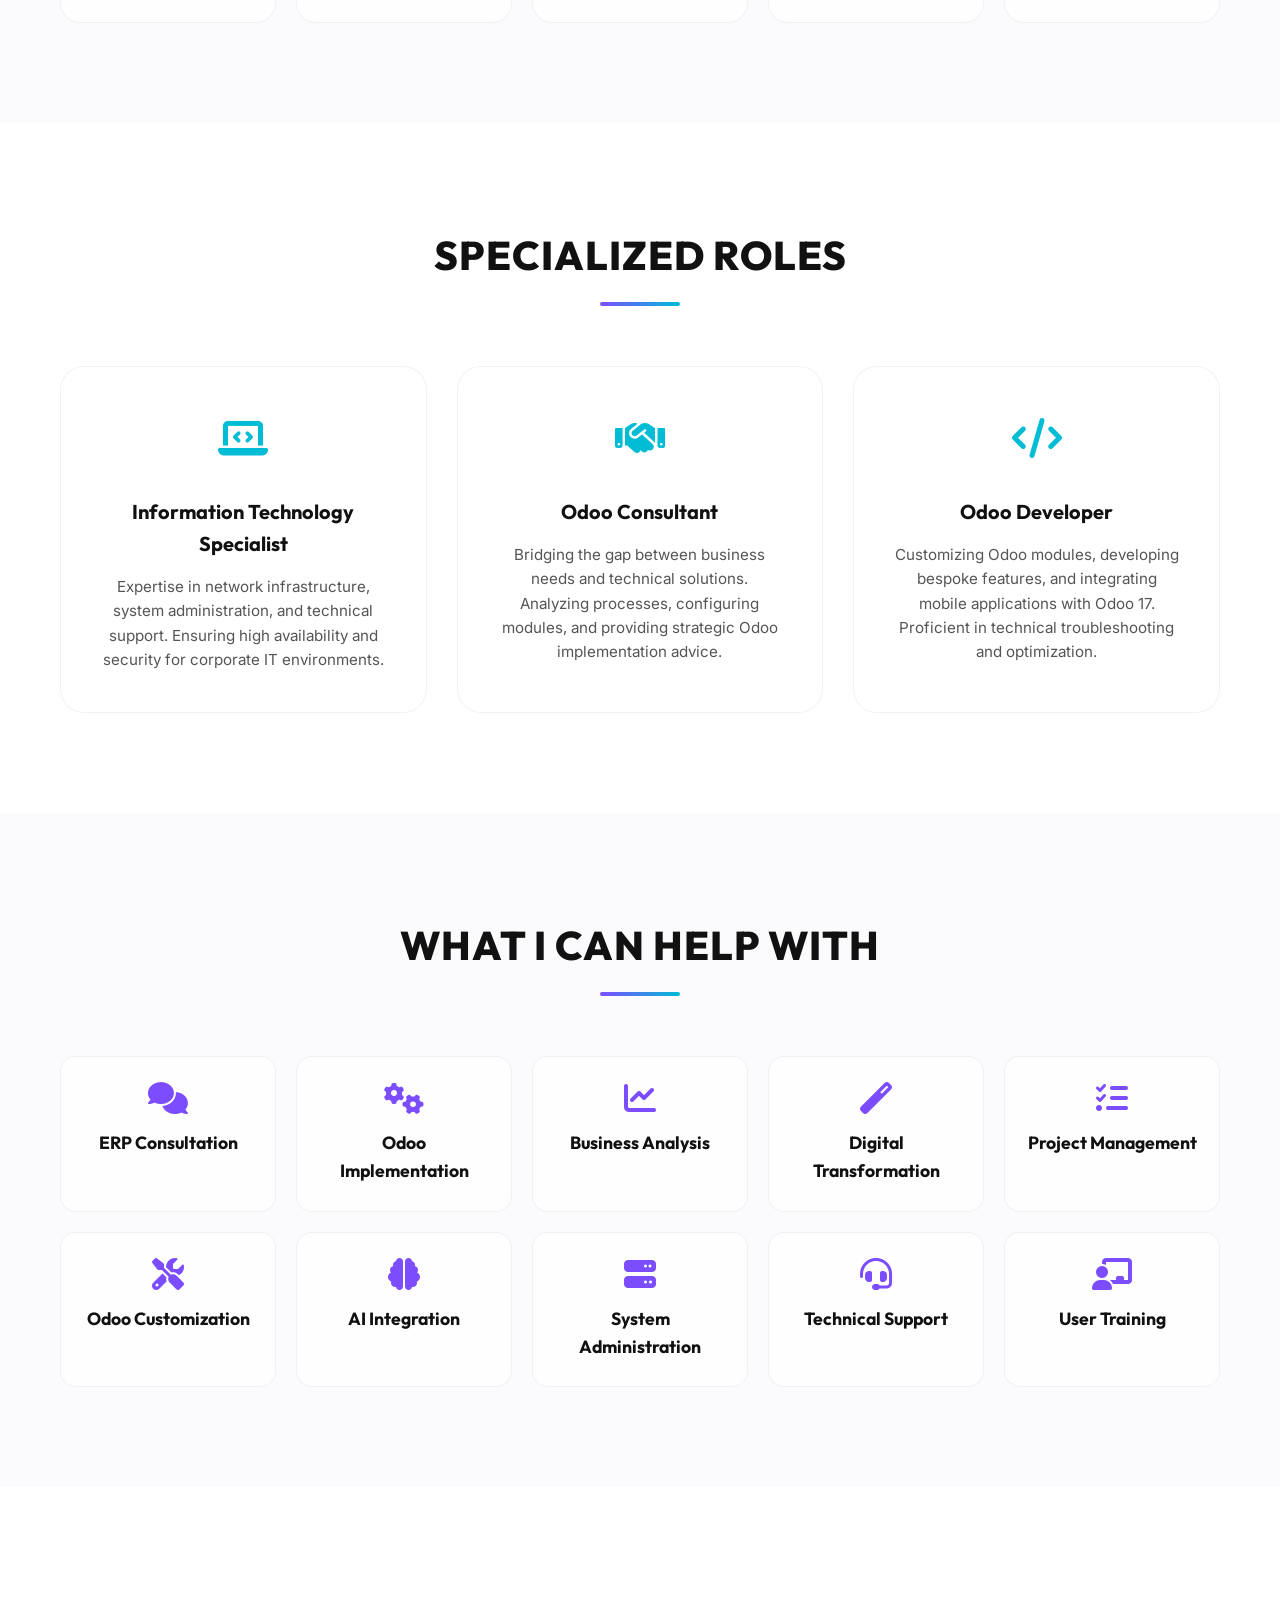
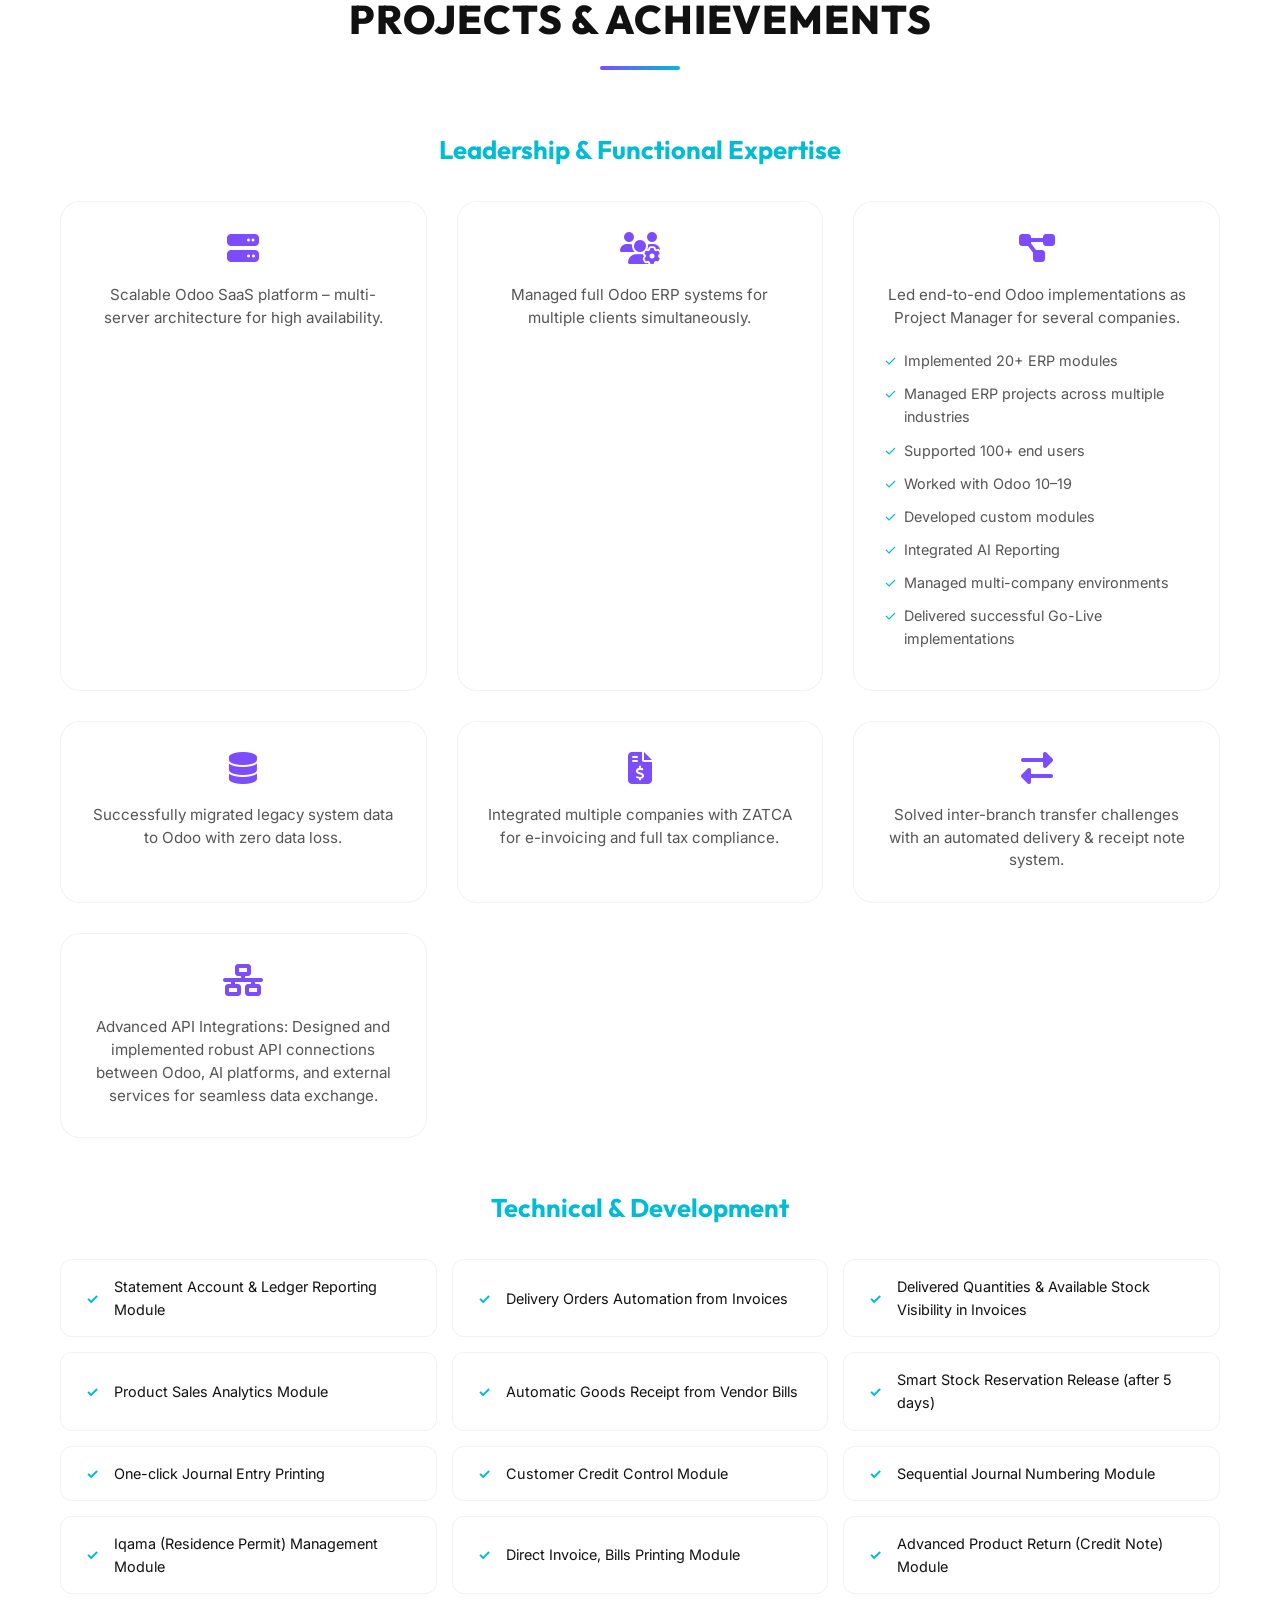
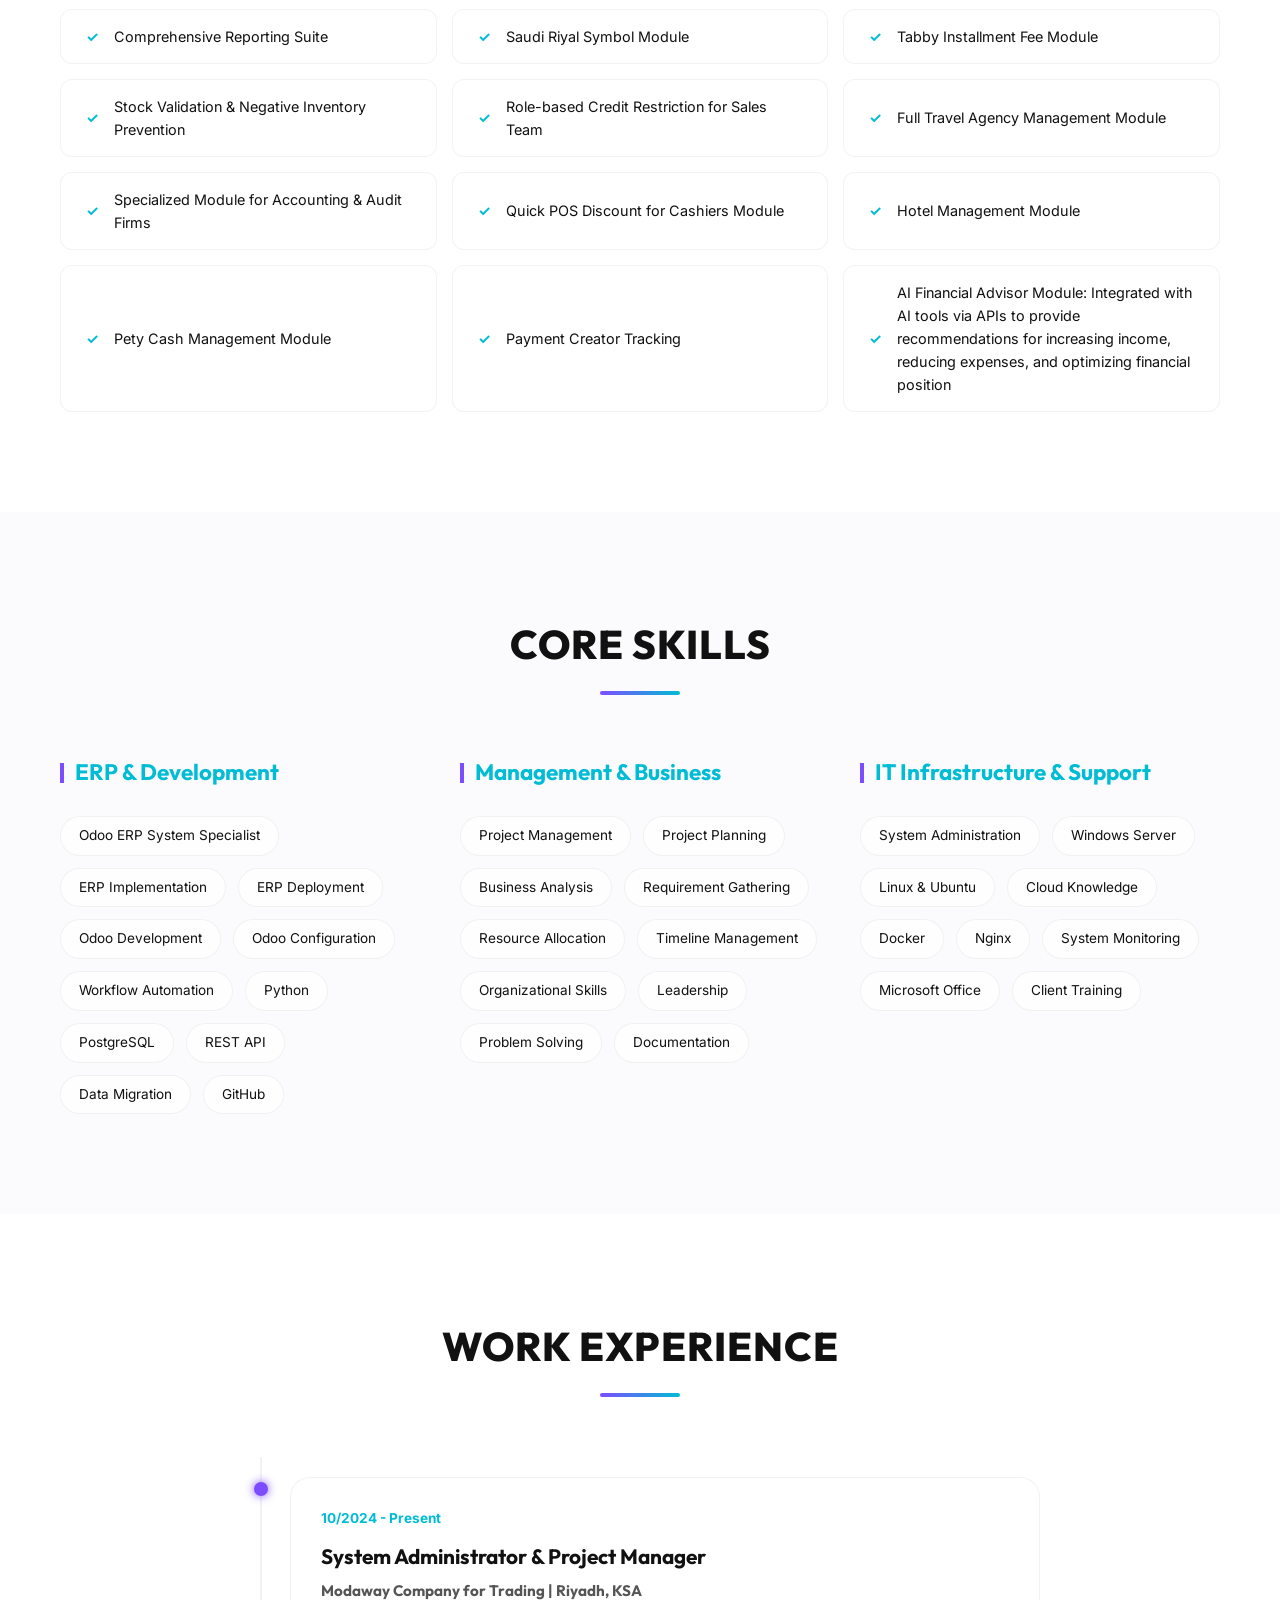
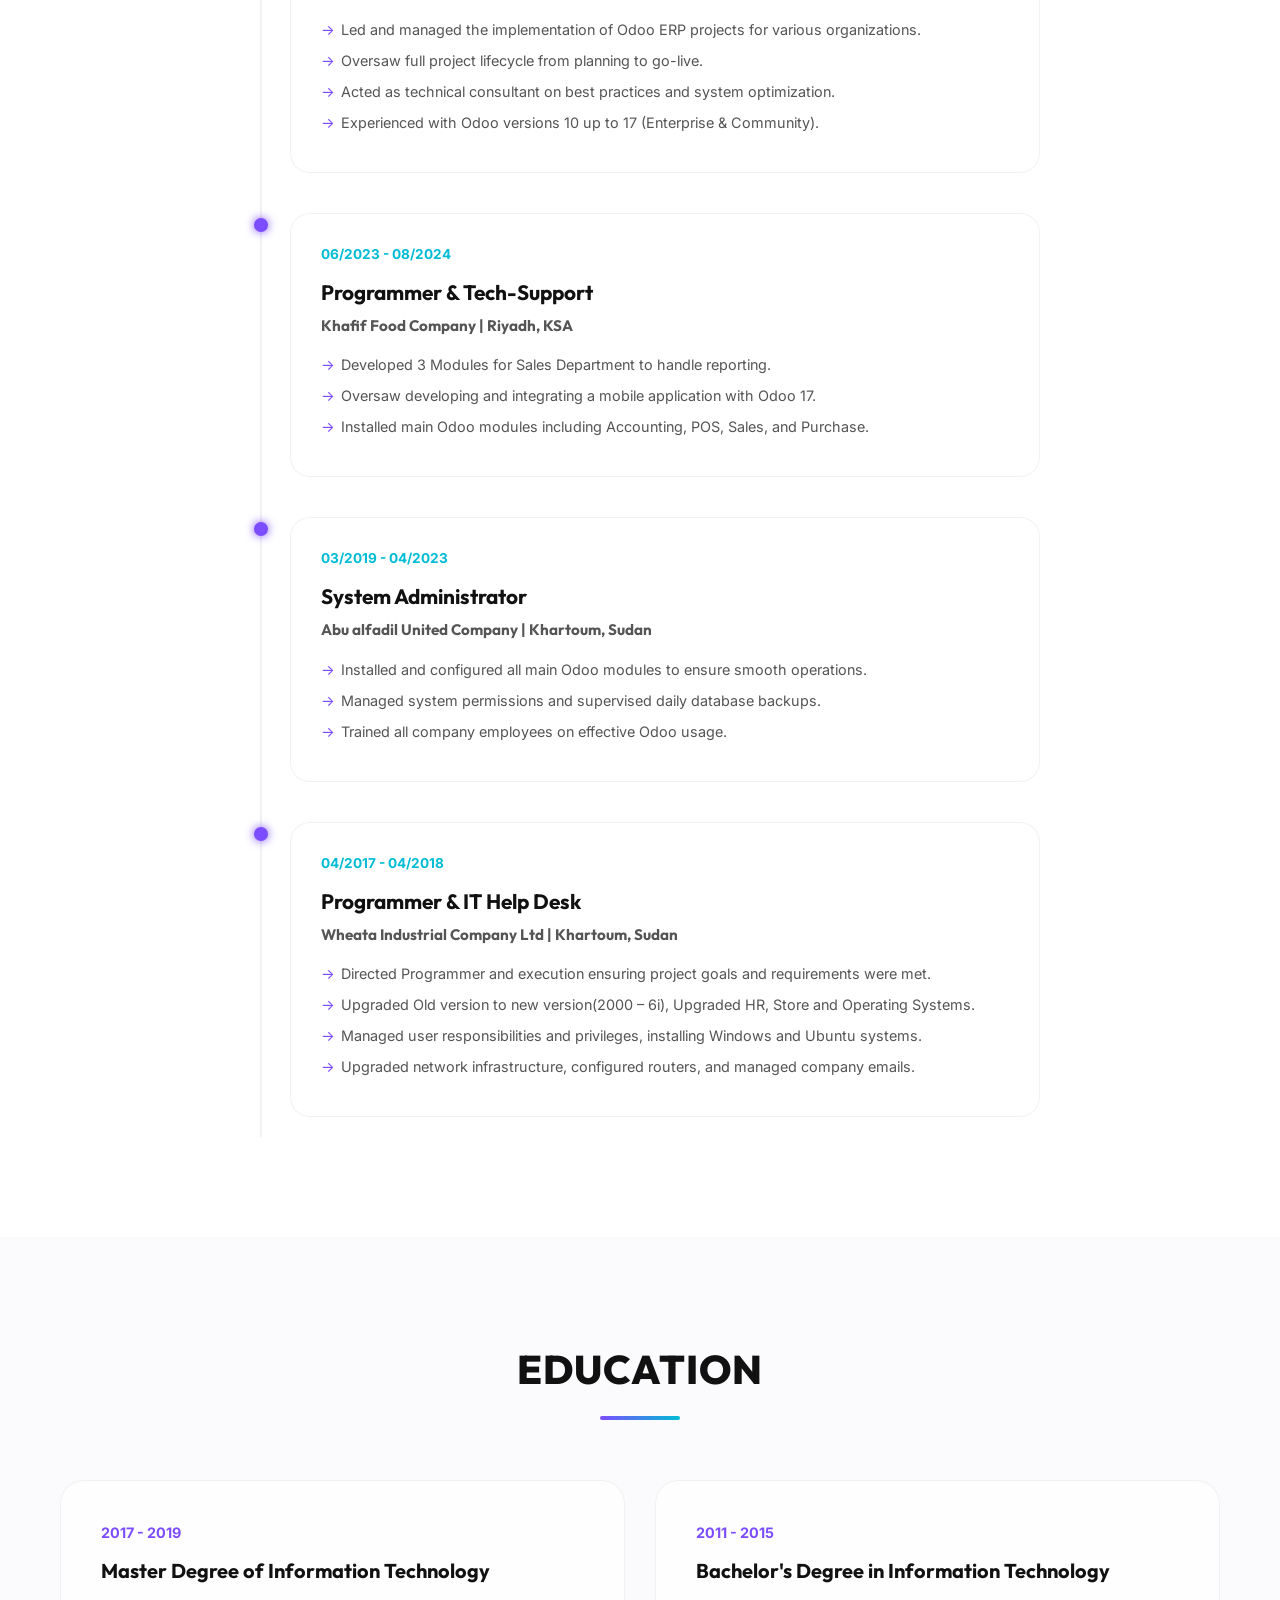
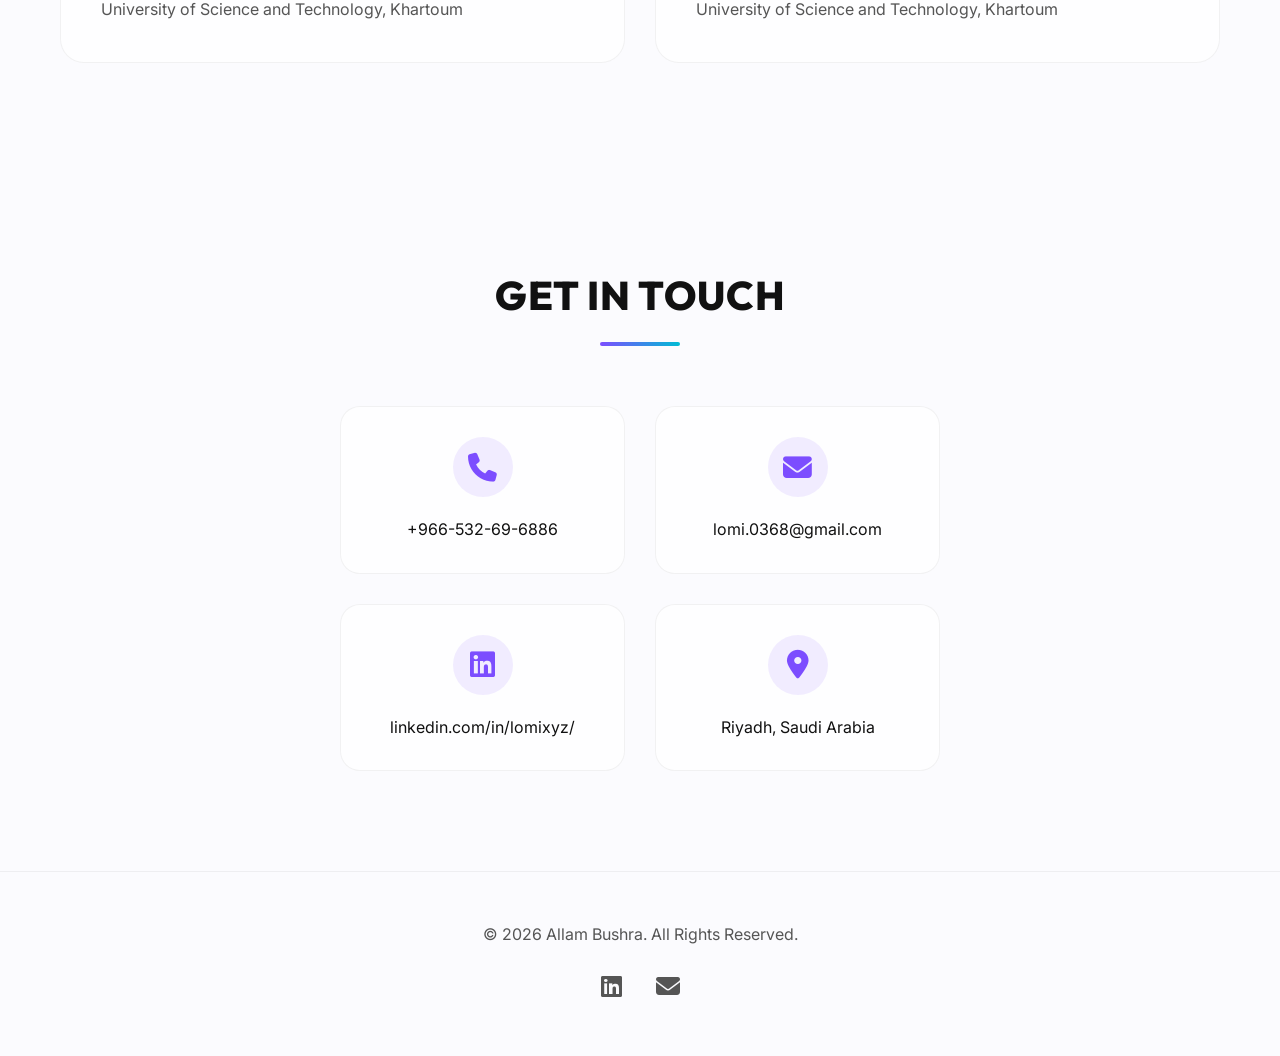
==== commit 1cfb1205: "Rename index.html to index_old.html" ====
--- a/index_old.html
+++ b/index_old.html
@@ -9,18 +9,19 @@
     <!-- Google Fonts -->
     <link rel="preconnect" href="https://fonts.googleapis.com">
     <link rel="preconnect" href="https://fonts.gstatic.com" crossorigin>
-    <link href="https://fonts.googleapis.com/css2?family=Inter:wght@300;400;500;600;700&family=Outfit:wght@300;400;500;600;700;800&family=Cairo:wght@300;400;600;700;900&display=swap" rel="stylesheet">
+    <link href="https://fonts.googleapis.com/css2?family=Inter:wght@300;400;500;600;700&family=Outfit:wght@300;400;500;600;700;800&family=Cairo:wght@300;400;600;700;900&family=Playfair+Display:ital,wght@0,400;0,700;1,400;1,700&display=swap" rel="stylesheet">
     <!-- Font Awesome -->
     <link rel="stylesheet" href="https://cdnjs.cloudflare.com/ajax/libs/font-awesome/6.4.0/css/all.min.css">
 </head>
 <body>
     <nav id="navbar">
         <div class="container">
-            <div class="logo">AB<span>.</span></div>
+            <div class="logo"><span data-en="Allam" data-ar="علام">Allam</span> <span data-en="Bushra" data-ar="بشرى">Bushra</span></div>
             <ul class="nav-links">
                 <li><a href="#hero" data-en="Home" data-ar="الرئيسية">Home</a></li>
                 <li><a href="#about" data-en="About" data-ar="من أنا">About</a></li>
                 <li><a href="#expertise" data-en="Expertise" data-ar="الخبرات">Expertise</a></li>
+                <li><a href="#services" data-en="Services" data-ar="الخدمات">Services</a></li>
                 <li><a href="#achievements" data-en="Achievements" data-ar="الإنجازات">Achievements</a></li>
                 <li><a href="#skills" data-en="Skills" data-ar="المهارات">Skills</a></li>
                 <li><a href="#experience" data-en="Experience" data-ar="الخبرة">Experience</a></li>
@@ -34,12 +35,11 @@
     </nav>
 
     <header id="hero">
-        <div class="hero-overlay"></div>
         <div class="container">
             <div class="hero-content">
                 <h2 class="fade-in" data-en="Hello, I am" data-ar="مرحباً، أنا">Hello, I am</h2>
                 <h1 class="fade-in" data-en="Allam Bushra" data-ar="علام بشرى">Allam Bushra</h1>
-                <h3 class="fade-in" data-en="ERP System Specialist | Odoo Techno-Functional" data-ar="أخصائي أنظمة ERP | تقني وظيفي أودو">ERP System Specialist | Odoo Techno-Functional</h3>
+                <h3 class="fade-in typing-effect" id="typed-text" data-en="Currently working as a System Administrator & Project Manager" data-ar="أعمل حالياً كمدير نظام ومدير مشاريع"></h3>
                 <p class="fade-in" data-en="Expert in leading and managing Odoo ERP implementations across multiple industries with a focus on IT management, project planning, and technical consultancy." data-ar="خبير في قيادة وإدارة تطبيقات Odoo ERP عبر صناعات متعددة مع التركيز على إدارة تكنولوجيا المعلومات وتخطيط المشاريع والاستشارات الفنية.">Expert in leading and managing Odoo ERP implementations across multiple industries with a focus on IT management, project planning, and technical consultancy.</p>
                 <div class="hero-btns fade-in">
                     <a href="#contact" class="btn btn-primary" data-en="Get In Touch" data-ar="تواصل معي">Get In Touch</a>
@@ -59,24 +59,61 @@
                 <div class="about-text">
                     <p data-en="I have over 5 years of experience in Information Technology and 2 years as an Odoo Project Manager. I specialize in IT management, project planning, system configuration, and technical consultancy, overseeing full project lifecycles from system setup and customization to training and post-implementation support." data-ar="لدي أكثر من 5 سنوات من الخبرة في تكنولوجيا المعلومات وسنتين كمدير مشروع أودو. أتخصص في إدارة تكنولوجيا المعلومات، وتخطيط المشاريع، وتكوين الأنظمة، والاستشارات الفنية، والإشراف على دورات حياة المشروع الكاملة من إعداد النظام وتخصيصه إلى التدريب ودعم ما بعد التنفيذ.">I have over 5 years of experience in Information Technology and 2 years as an Odoo Project Manager. I specialize in IT management, project planning, system configuration, and technical consultancy, overseeing full project lifecycles from system setup and customization to training and post-implementation support.</p>
                     <p data-en="My strengths include analyzing business processes, optimizing Odoo systems, solving complex technical challenges, and ensuring data integrity through regular system backups and maintenance." data-ar="تشمل نقاط قوتي تحليل العمليات التجارية، وتحسين أنظمة أودو، وحل التحديات التقنية المعقدة، وضمان سلامة البيانات من خلال النسخ الاحتياطي المنتظم للنظام والصيانة.">My strengths include analyzing business processes, optimizing Odoo systems, solving complex technical challenges, and ensuring data integrity through regular system backups and maintenance.</p>
-                    <div class="personal-info">
-                        <div class="info-item"><span data-en="Location:" data-ar="الموقع:">Location:</span> <span data-en="Riyadh, Saudi Arabia" data-ar="الرياض، المملكة العربية السعودية">Riyadh, Saudi Arabia</span></div>
-                        <div class="info-item"><span data-en="Languages:" data-ar="اللغات:">Languages:</span> <span data-en="Arabic (Native), English (Advanced)" data-ar="العربية (أم)، الإنجليزية (متقدم)">Arabic (Native), English (Advanced)</span></div>
-                        <div class="info-item"><span data-en="Education:" data-ar="التعليم:">Education:</span> <span data-en="Master of IT" data-ar="ماجستير تكنولوجيا المعلومات">Master of IT</span></div>
+                    <div class="lang-grid">
+                        <div class="lang-card fade-up">
+                            <i class="fas fa-globe"></i>
+                            <div class="lang-details">
+                                <div class="lang-header">
+                                    <h4 data-en="Arabic" data-ar="العربية">Arabic</h4>
+                                    <span class="lang-level" data-en="Native" data-ar="اللغة الأم">Native</span>
+                                </div>
+                                <div class="lexus-indicator">
+                                    <div class="segment filled s1"></div>
+                                    <div class="segment filled s2"></div>
+                                    <div class="segment filled s3"></div>
+                                    <div class="segment filled s4"></div>
+                                    <div class="segment filled s5"></div>
+                                </div>
+                            </div>
+                        </div>
+                        <div class="lang-card fade-up">
+                            <i class="fas fa-language"></i>
+                            <div class="lang-details">
+                                <div class="lang-header">
+                                    <h4 data-en="English" data-ar="الإنجليزية">English</h4>
+                                    <span class="lang-level" data-en="Advanced" data-ar="متقدم">Advanced</span>
+                                </div>
+                                <div class="lexus-indicator">
+                                    <div class="segment filled s1"></div>
+                                    <div class="segment filled s2"></div>
+                                    <div class="segment filled s3"></div>
+                                    <div class="segment filled s4"></div>
+                                    <div class="segment s5"></div>
+                                </div>
+                            </div>
+                        </div>
                     </div>
                 </div>
                 <div class="about-stats">
-                    <div class="stat-card">
-                        <h3>5+</h3>
-                        <p data-en="Years IT Experience" data-ar="سنوات خبرة في تقنية المعلومات">Years IT Experience</p>
-                    </div>
-                    <div class="stat-card">
-                        <h3>2+</h3>
-                        <p data-en="Years Odoo Project Manager" data-ar="سنوات كمدير مشروع أودو">Years Odoo Project Manager</p>
-                    </div>
-                    <div class="stat-card">
-                        <h3>10-17+</h3>
+                    <div class="stat-card fade-up">
+                        <h3>6+</h3>
+                        <p data-en="Years Experience" data-ar="سنوات خبرة">Years Experience</p>
+                    </div>
+                    <div class="stat-card fade-up">
+                        <h3>10+</h3>
                         <p data-en="Odoo Versions" data-ar="إصدارات أودو">Odoo Versions</p>
+                    </div>
+                    <div class="stat-card fade-up">
+                        <h3>20+</h3>
+                        <p data-en="ERP Modules" data-ar="وحدات ERP">ERP Modules</p>
+                    </div>
+                    <div class="stat-card fade-up">
+                        <h3>15+</h3>
+                        <p data-en="Successful Projects" data-ar="مشاريع ناجحة">Successful Projects</p>
+                    </div>
+                    <div class="stat-card fade-up">
+                        <h3>100+</h3>
+                        <p data-en="Users Trained" data-ar="مستخدمين تم تدريبهم">Users Trained</p>
                     </div>
                 </div>
             </div>
@@ -108,7 +145,59 @@
             </div>
         </div>
     </section>
-    <section id="achievements" class="section">
+
+    <section id="services" class="section">
+        <div class="container">
+            <div class="section-title">
+                <h2 data-en="What I Can Help With" data-ar="بماذا يمكنني مساعدتك">What I Can Help With</h2>
+                <div class="underline"></div>
+            </div>
+            <div class="services-grid">
+                <div class="service-item fade-up">
+                    <i class="fas fa-comments"></i>
+                    <h3 data-en="ERP Consultation" data-ar="استشارات ERP">ERP Consultation</h3>
+                </div>
+                <div class="service-item fade-up">
+                    <i class="fas fa-cogs"></i>
+                    <h3 data-en="Odoo Implementation" data-ar="تنفيذ أودو">Odoo Implementation</h3>
+                </div>
+                <div class="service-item fade-up">
+                    <i class="fas fa-chart-line"></i>
+                    <h3 data-en="Business Analysis" data-ar="تحليل الأعمال">Business Analysis</h3>
+                </div>
+                <div class="service-item fade-up">
+                    <i class="fas fa-magic"></i>
+                    <h3 data-en="Digital Transformation" data-ar="التحول الرقمي">Digital Transformation</h3>
+                </div>
+                <div class="service-item fade-up">
+                    <i class="fas fa-tasks"></i>
+                    <h3 data-en="Project Management" data-ar="إدارة المشاريع">Project Management</h3>
+                </div>
+                <div class="service-item fade-up">
+                    <i class="fas fa-tools"></i>
+                    <h3 data-en="Odoo Customization" data-ar="تخصيص أودو">Odoo Customization</h3>
+                </div>
+                <div class="service-item fade-up">
+                    <i class="fas fa-brain"></i>
+                    <h3 data-en="AI Integration" data-ar="دمج الذكاء الاصطناعي">AI Integration</h3>
+                </div>
+                <div class="service-item fade-up">
+                    <i class="fas fa-server"></i>
+                    <h3 data-en="System Administration" data-ar="إدارة الأنظمة">System Administration</h3>
+                </div>
+                <div class="service-item fade-up">
+                    <i class="fas fa-headset"></i>
+                    <h3 data-en="Technical Support" data-ar="الدعم الفني">Technical Support</h3>
+                </div>
+                <div class="service-item fade-up">
+                    <i class="fas fa-chalkboard-teacher"></i>
+                    <h3 data-en="User Training" data-ar="تدريب المستخدمين">User Training</h3>
+                </div>
+            </div>
+        </div>
+    </section>
+
+    <section id="achievements" class="section bg-light">
         <div class="container">
             <div class="section-title">
                 <h2 data-en="Projects & Achievements" data-ar="المشاريع والإنجازات">Projects & Achievements</h2>
@@ -129,6 +218,16 @@
                     <div class="achievement-card fade-up">
                         <i class="fas fa-project-diagram"></i>
                         <p data-en="Led end-to-end Odoo implementations as Project Manager for several companies." data-ar="قيادة تنفيذ أودو من البداية إلى النهاية كمدير مشروع لعدة شركات.">Led end-to-end Odoo implementations as Project Manager for several companies.</p>
+                        <ul class="achievement-card-list">
+                            <li data-en="Implemented 20+ ERP modules" data-ar="تنفيذ أكثر من 20 وحدة ERP">Implemented 20+ ERP modules</li>
+                            <li data-en="Managed ERP projects across multiple industries" data-ar="إدارة مشاريع ERP عبر صناعات متعددة">Managed ERP projects across multiple industries</li>
+                            <li data-en="Supported 100+ end users" data-ar="دعم أكثر من 100 مستخدم نهائي">Supported 100+ end users</li>
+                            <li data-en="Worked with Odoo 10–19" data-ar="العمل مع إصدارات أودو 10-19">Worked with Odoo 10–19</li>
+                            <li data-en="Developed custom modules" data-ar="تطوير وحدات مخصصة">Developed custom modules</li>
+                            <li data-en="Integrated AI Reporting" data-ar="دمج تقارير الذكاء الاصطناعي">Integrated AI Reporting</li>
+                            <li data-en="Managed multi-company environments" data-ar="إدارة بيئات الشركات المتعددة">Managed multi-company environments</li>
+                            <li data-en="Delivered successful Go-Live implementations" data-ar="تسليم إطلاقات ناجحة للمشاريع">Delivered successful Go-Live implementations</li>
+                        </ul>
                     </div>
                     <div class="achievement-card fade-up">
                         <i class="fas fa-database"></i>
@@ -141,6 +240,10 @@
                     <div class="achievement-card fade-up">
                         <i class="fas fa-exchange-alt"></i>
                         <p data-en="Solved inter-branch transfer challenges with an automated delivery & receipt note system." data-ar="حل تحديات التحويل بين الفروع باستخدام نظام آلي لمذكرات التسليم والاستلام.">Solved inter-branch transfer challenges with an automated delivery & receipt note system.</p>
+                    </div>
+                    <div class="achievement-card fade-up">
+                        <i class="fas fa-network-wired"></i>
+                        <p data-en="Advanced API Integrations: Designed and implemented robust API connections between Odoo, AI platforms, and external services for seamless data exchange." data-ar="تكاملات API المتقدمة: تصميم وتنفيذ اتصالات API قوية بين أودو ومنصات الذكاء الاصطناعي والخدمات الخارجية لتبادل البيانات بسلاسة.">Advanced API Integrations: Designed and implemented robust API connections between Odoo, AI platforms, and external services for seamless data exchange.</p>
                     </div>
                 </div>
             </div>
@@ -171,6 +274,7 @@
                     <div class="achievement-item fade-up" data-en="Hotel Management Module" data-ar="موديول إدارة الفنادق (حجز غرف، طلبات عبر الإنترنت)">Hotel Management Module</div>
                     <div class="achievement-item fade-up" data-en="Pety Cash Management Module" data-ar="موديول إدارة العهدة النقدية (المصروفات النثرية)">Petty Cash Management Module</div>
                     <div class="achievement-item fade-up" data-en="Payment Creator Tracking" data-ar="تتبع منشئ الدفع (إظهار من قام بإنشاء كل دفعة)">Payment Creator Tracking</div>
+                    <div class="achievement-item fade-up" data-en="AI Financial Advisor Module: Integrated with AI tools via APIs to provide recommendations for increasing income, reducing expenses, and optimizing financial position" data-ar="موديول المستشار المالي بالذكاء الاصطناعي: متكامل مع أدوات الذكاء الاصطناعي عبر واجهات برمجة التطبيقات (APIs) لتقديم توصيات لزيادة الدخل وتقليل النفقات وتحسين الوضع المالي">AI Financial Advisor Module: Integrated with AI tools via APIs to provide recommendations for increasing income, reducing expenses, and optimizing financial position</div>
                 </div>
             </div>
         </div>
@@ -185,31 +289,46 @@
                 <div class="skill-category">
                     <h3 data-en="ERP & Development" data-ar="ERP والتطوير">ERP & Development</h3>
                     <div class="skill-tags">
-                        <span class="tag" data-en="Odoo ERP Specialist" data-ar="أخصائي أودو ERP">Odoo ERP Specialist</span>
-                        <span class="tag" data-en="Odoo Customization" data-ar="تخصيص أودو">Odoo Customization</span>
-                        <span class="tag" data-en="System Configuration" data-ar="تكوين الأنظمة">System Configuration</span>
-                        <span class="tag" data-en="Technical Support" data-ar="الدعم الفني">Technical Support</span>
-                        <span class="tag" data-en="Mobile Integration" data-ar="تكامل الهاتف المحمول">Mobile Integration</span>
+                        <span class="tag" data-en="Odoo ERP System Specialist" data-ar="أخصائي نظام أودو ERP">Odoo ERP System Specialist</span>
+                        <span class="tag" data-en="ERP Implementation" data-ar="تنفيذ ERP">ERP Implementation</span>
+                        <span class="tag" data-en="ERP Deployment" data-ar="نشر ERP">ERP Deployment</span>
+                        <span class="tag" data-en="Odoo Development" data-ar="تطوير أودو">Odoo Development</span>
+                        <span class="tag" data-en="Odoo Configuration" data-ar="تكوين أودو">Odoo Configuration</span>
+                        <span class="tag" data-en="Workflow Automation" data-ar="أتمتة سير العمل">Workflow Automation</span>
+                        <span class="tag" data-en="Python" data-ar="بايثون">Python</span>
+                        <span class="tag" data-en="PostgreSQL" data-ar="قاعدة بيانات PostgreSQL">PostgreSQL</span>
+                        <span class="tag" data-en="REST API" data-ar="واجهات برمجة التطبيقات REST">REST API</span>
+                        <span class="tag" data-en="Data Migration" data-ar="ترحيل البيانات">Data Migration</span>
+                        <span class="tag" data-en="GitHub" data-ar="جيت هاب">GitHub</span>
                     </div>
                 </div>
                 <div class="skill-category">
-                    <h3 data-en="Management & Planning" data-ar="الإدارة والتخطيط">Management & Planning</h3>
+                    <h3 data-en="Management & Business" data-ar="الإدارة والأعمال">Management & Business</h3>
                     <div class="skill-tags">
                         <span class="tag" data-en="Project Management" data-ar="إدارة المشاريع">Project Management</span>
-                        <span class="tag" data-en="IT Dept Management" data-ar="إدارة قسم تقنية المعلومات">IT Dept Management</span>
+                        <span class="tag" data-en="Project Planning" data-ar="تخطيط المشاريع">Project Planning</span>
+                        <span class="tag" data-en="Business Analysis" data-ar="تحليل الأعمال">Business Analysis</span>
+                        <span class="tag" data-en="Requirement Gathering" data-ar="جمع المتطلبات">Requirement Gathering</span>
                         <span class="tag" data-en="Resource Allocation" data-ar="تخصيص الموارد">Resource Allocation</span>
-                        <span class="tag" data-en="Business Analysis" data-ar="تحليل الأعمال">Business Analysis</span>
+                        <span class="tag" data-en="Timeline Management" data-ar="إدارة الجداول الزمنية">Timeline Management</span>
+                        <span class="tag" data-en="Organizational Skills" data-ar="المهارات التنظيمية">Organizational Skills</span>
                         <span class="tag" data-en="Leadership" data-ar="القيادة">Leadership</span>
+                        <span class="tag" data-en="Problem Solving" data-ar="حل المشكلات">Problem Solving</span>
+                        <span class="tag" data-en="Documentation" data-ar="التوثيق">Documentation</span>
                     </div>
                 </div>
                 <div class="skill-category">
-                    <h3 data-en="IT Infrastructure" data-ar="البنية التحتية">IT Infrastructure</h3>
+                    <h3 data-en="IT Infrastructure & Support" data-ar="البنية التحتية والدعم">IT Infrastructure & Support</h3>
                     <div class="skill-tags">
                         <span class="tag" data-en="System Administration" data-ar="إدارة الأنظمة">System Administration</span>
-                        <span class="tag" data-en="Network Infrastructure" data-ar="البنية التحتية للشبكة">Network Infrastructure</span>
-                        <span class="tag" data-en="Cloud Knowledge" data-ar="معرفة سحابية">Cloud Knowledge</span>
-                        <span class="tag" data-en="Data Integrity & Backup" data-ar="سلامة البيانات والنسخ الاحتياطي">Data Integrity & Backup</span>
-                        <span class="tag" data-en="Linux/Ubuntu" data-ar="لينكس/أوبونتو">Linux/Ubuntu</span>
+                        <span class="tag" data-en="Windows Server" data-ar="خادم ويندوز">Windows Server</span>
+                        <span class="tag" data-en="Linux & Ubuntu" data-ar="لينكس وأوبونتو">Linux & Ubuntu</span>
+                        <span class="tag" data-en="Cloud Knowledge" data-ar="المعرفة السحابية">Cloud Knowledge</span>
+                        <span class="tag" data-en="Docker" data-ar="دوكر">Docker</span>
+                        <span class="tag" data-en="Nginx" data-ar="إنجن إكس">Nginx</span>
+                        <span class="tag" data-en="System Monitoring" data-ar="مراقبة الأنظمة">System Monitoring</span>
+                        <span class="tag" data-en="Microsoft Office" data-ar="مايكروسوفت أوفيس">Microsoft Office</span>
+                        <span class="tag" data-en="Client Training" data-ar="تدريب العملاء">Client Training</span>
                     </div>
                 </div>
             </div>
@@ -227,8 +346,8 @@
                     <div class="timeline-dot"></div>
                     <div class="timeline-content">
                         <span class="date">10/2024 - <span data-en="Present" data-ar="الآن">Present</span></span>
-                        <h3 data-en="IT Dept Manager & Project Manager" data-ar="مدير قسم تكنولوجيا المعلومات ومدير مشروع">IT Dept Manager & Project Manager</h3>
-                        <h4 data-en="Modaway Company for Trading | Riyadh, KSA" data-ar="شركة موداواي للتجارة | الرياض، المملكة العربية السعودية">Modaway Company for Trading | Riyadh, KSA</h4>
+                        <h3 data-en="System Administrator & Project Manager" data-ar="مسؤول النظام ومدير مشروع">System Administrator & Project Manager</h3>
+                        <h4 data-en="Modaway Company for Trading | Riyadh, KSA" data-ar="شركة طريق الموضة للتجارة | الرياض، المملكة العربية السعودية">Modaway Company for Trading | Riyadh, KSA</h4>
                         <ul>
                             <li data-en="Led and managed the implementation of Odoo ERP projects for various organizations." data-ar="قيادة وإدارة تنفيذ مشاريع أودو ERP لمختلف المنظمات.">Led and managed the implementation of Odoo ERP projects for various organizations.</li>
                             <li data-en="Oversaw full project lifecycle from planning to go-live." data-ar="الإشراف على دورة حياة المشروع الكاملة من التخطيط إلى التشغيل.">Oversaw full project lifecycle from planning to go-live.</li>
@@ -312,11 +431,11 @@
                 <div class="contact-info">
                     <div class="contact-item">
                         <i class="fas fa-phone"></i>
-                        <p>+966-532-69-6886</p>
+                        <p dir="ltr">+966-532-69-6886</p>
                     </div>
                     <div class="contact-item">
                         <i class="fas fa-envelope"></i>
-                        <p>allam.0358@gmail.com</p>
+                        <p>lomi.0368@gmail.com</p>
                     </div>
                     <div class="contact-item">
                         <i class="fab fa-linkedin"></i>
--- a/style.css
+++ b/style.css
@@ -2,14 +2,14 @@
     --primary-color: #7c4dff; /* Electric Purple */
     --secondary-color: #00bcd4; /* Cyan */
     --accent-color: #ff4081; /* Pink accent */
-    --bg-dark: #0a0a12;
-    --bg-light: #121220;
-    --text-main: #e0e0e0;
-    --text-muted: #a0a0b0;
+    --bg-dark: #fbfbfe;
+    --bg-light: #ffffff;
+    --text-main: #111111;
+    --text-muted: #555555;
     --white: #ffffff;
-    --glass: rgba(255, 255, 255, 0.05);
-    --glass-border: rgba(255, 255, 255, 0.1);
-    --shadow: 0 8px 32px 0 rgba(0, 0, 0, 0.37);
+    --glass: rgba(255, 255, 255, 0.7);
+    --glass-border: rgba(0, 0, 0, 0.05);
+    --shadow: 0 8px 32px 0 rgba(0, 0, 0, 0.05);
     --transition: all 0.3s cubic-bezier(0.4, 0, 0.2, 1);
 }
 
@@ -26,6 +26,13 @@
 body {
     font-family: 'Inter', sans-serif;
     background-color: var(--bg-dark);
+    background-image: 
+        radial-gradient(at 80% 20%, rgba(124, 77, 255, 0.15) 0px, transparent 50%),
+        radial-gradient(at 0% 50%, rgba(0, 188, 212, 0.1) 0px, transparent 50%),
+        linear-gradient(rgba(0,0,0,0.03) 1px, transparent 1px),
+        linear-gradient(90deg, rgba(0,0,0,0.03) 1px, transparent 1px);
+    background-size: 100% 100%, 100% 100%, 50px 50px, 50px 50px;
+    background-attachment: fixed;
     color: var(--text-main);
     line-height: 1.6;
     overflow-x: hidden;
@@ -91,7 +98,7 @@
     top: 0;
     width: 100%;
     z-index: 1000;
-    background: rgba(10, 10, 18, 0.8);
+    background: rgba(255, 255, 255, 0.8);
     backdrop-filter: blur(10px);
     border-bottom: 1px solid var(--glass-border);
     padding: 20px 0;
@@ -107,7 +114,7 @@
 .logo {
     font-size: 1.8rem;
     font-weight: 800;
-    color: var(--white);
+    color: var(--text-main);
     letter-spacing: -1px;
 }
 
@@ -155,7 +162,7 @@
 }
 
 .nav-links a:hover {
-    color: var(--white);
+    color: var(--primary-color);
 }
 
 .nav-links a:hover::after {
@@ -171,7 +178,7 @@
 .lang-btn {
     background: var(--glass);
     border: 1px solid var(--glass-border);
-    color: var(--white);
+    color: var(--text-main);
     padding: 5px 12px;
     border-radius: 6px;
     cursor: pointer;
@@ -183,11 +190,12 @@
 .lang-btn:hover {
     background: var(--primary-color);
     border-color: var(--primary-color);
+    color: #ffffff;
 }
 
 .menu-btn {
     display: none;
-    color: var(--white);
+    color: var(--text-main);
     font-size: 1.5rem;
     cursor: pointer;
 }
@@ -195,21 +203,11 @@
 /* Hero Section */
 #hero {
     height: 100vh;
-    background: url('assets/hero-bg.png') no-repeat center center/cover;
     position: relative;
     display: flex;
     align-items: center;
     justify-content: center;
     text-align: center;
-}
-
-.hero-overlay {
-    position: absolute;
-    top: 0;
-    left: 0;
-    width: 100%;
-    height: 100%;
-    background: radial-gradient(circle, rgba(10, 10, 18, 0.6) 0%, rgba(10, 10, 18, 0.9) 100%);
 }
 
 .hero-content {
@@ -218,20 +216,48 @@
     max-width: 800px;
 }
 
+.availability-badge {
+    display: inline-flex;
+    align-items: center;
+    gap: 8px;
+    background: var(--glass);
+    border: 1px solid var(--glass-border);
+    padding: 8px 16px;
+    border-radius: 50px;
+    font-size: 0.85rem;
+    color: var(--text-muted);
+    margin-bottom: 30px;
+    box-shadow: var(--shadow);
+}
+
+.availability-badge .dot {
+    width: 8px;
+    height: 8px;
+    background: #00c853; /* Green active dot */
+    border-radius: 50%;
+    box-shadow: 0 0 8px rgba(0, 200, 83, 0.5);
+}
+
 .hero-content h2 {
-    font-size: 1.5rem;
-    color: var(--secondary-color);
+    font-size: 1.3rem;
+    color: var(--primary-color);
     margin-bottom: 10px;
-    font-weight: 500;
+    font-weight: 600;
+    letter-spacing: 1px;
 }
 
 .hero-content h1 {
-    font-size: 4.5rem;
+    font-size: 5rem;
+    font-family: 'Playfair Display', serif;
+    font-style: italic;
     font-weight: 800;
     margin-bottom: 20px;
-    background: linear-gradient(to right, var(--white), #b0b0b0);
+    background: linear-gradient(135deg, var(--text-main) 0%, var(--primary-color) 100%);
     -webkit-background-clip: text;
     -webkit-text-fill-color: transparent;
+    background-clip: text;
+    letter-spacing: -2px;
+    line-height: 1.1;
 }
 
 .hero-content h3 {
@@ -240,6 +266,17 @@
     margin-bottom: 30px;
     letter-spacing: 2px;
     text-transform: uppercase;
+    display: inline-block;
+}
+
+.typing-effect::after {
+    content: '|';
+    animation: blink 1s step-start infinite;
+    color: var(--primary-color);
+}
+
+@keyframes blink {
+    50% { opacity: 0; }
 }
 
 .hero-content p {
@@ -256,31 +293,31 @@
     display: inline-block;
     padding: 12px 30px;
     border-radius: 50px;
+    font-weight: 600;
     text-decoration: none;
-    font-weight: 600;
-    transition: var(--transition);
+    transition: var(--transition);
+    border: none;
     cursor: pointer;
-    font-size: 0.9rem;
-    text-transform: uppercase;
-    letter-spacing: 1px;
+    font-size: 1rem;
 }
 
 .btn-primary {
-    background-color: var(--primary-color);
-    color: var(--white);
-    box-shadow: 0 4px 15px rgba(124, 77, 255, 0.4);
+    background: #111111;
+    color: #ffffff;
+    box-shadow: 0 4px 15px rgba(0, 0, 0, 0.1);
 }
 
 .btn-primary:hover {
+    background: var(--primary-color);
     transform: translateY(-3px);
-    box-shadow: 0 6px 20px rgba(124, 77, 255, 0.6);
+    box-shadow: 0 8px 25px rgba(124, 77, 255, 0.3);
 }
 
 .btn-secondary {
-    border: 2px solid var(--glass-border);
-    color: var(--white);
+    background: var(--white);
+    color: var(--text-main);
+    border: 1px solid rgba(0, 0, 0, 0.1);
     margin-left: 15px;
-    background: var(--glass);
 }
 
 body.rtl .btn-secondary {
@@ -289,16 +326,15 @@
 }
 
 .btn-secondary:hover {
-    background: var(--glass-border);
+    background: #f0f0f0;
     transform: translateY(-3px);
 }
 
 /* About Section */
 .about-grid {
     display: grid;
-    grid-template-columns: 1.5fr 1fr;
-    gap: 50px;
-    align-items: center;
+    grid-template-columns: 1fr;
+    gap: 40px;
 }
 
 .about-text p {
@@ -307,33 +343,127 @@
     color: var(--text-muted);
 }
 
-.personal-info {
+.lang-grid {
     display: grid;
-    grid-template-columns: 1fr;
+    grid-template-columns: repeat(auto-fit, minmax(180px, 1fr));
+    gap: 20px;
+    margin-top: 30px;
+}
+
+.lang-card {
+    background: var(--glass);
+    border: 1px solid var(--glass-border);
+    border-radius: 12px;
+    padding: 15px 20px;
+    display: flex;
+    align-items: center;
     gap: 15px;
-    margin-top: 30px;
-}
-
-.info-item span:first-child {
+    transition: var(--transition);
+}
+
+.lang-card:hover {
+    transform: translateY(-5px);
+    background: #ffffff;
+    border-color: var(--primary-color);
+    box-shadow: 0 5px 15px rgba(0,0,0,0.05);
+}
+
+.lang-card i {
+    font-size: 1.8rem;
+    color: var(--primary-color);
+}
+
+.lang-details {
+    width: 100%;
+}
+
+.lang-header {
+    display: flex;
+    justify-content: space-between;
+    align-items: center;
+    margin-bottom: 5px;
+}
+
+.lang-header h4 {
+    font-size: 1.1rem;
+    color: var(--text-main);
+}
+
+.lang-level {
+    font-size: 0.85rem;
     color: var(--secondary-color);
     font-weight: 600;
-    margin-right: 10px;
-}
-
-body.rtl .info-item span:first-child {
-    margin-right: 0;
-    margin-left: 10px;
-}
+    text-transform: uppercase;
+    letter-spacing: 1px;
+}
+
+.lexus-indicator {
+    display: flex;
+    gap: 4px;
+    height: 6px;
+    width: 100%;
+}
+
+.lexus-indicator .segment {
+    flex: 1;
+    background: rgba(0, 0, 0, 0.08);
+    border-radius: 3px;
+    transition: var(--transition);
+}
+
+.lexus-indicator .segment.filled {
+    background: var(--secondary-color);
+    box-shadow: 0 0 8px var(--secondary-color);
+}
+
+/* Hover Animation (Lexus Turn Signal) */
+.lang-card:hover .segment.filled {
+    background: rgba(0, 0, 0, 0.08);
+    box-shadow: none;
+}
+
+.lang-card:hover .segment.filled.s1 { animation: sweep1 1s infinite; }
+.lang-card:hover .segment.filled.s2 { animation: sweep2 1s infinite; }
+.lang-card:hover .segment.filled.s3 { animation: sweep3 1s infinite; }
+.lang-card:hover .segment.filled.s4 { animation: sweep4 1s infinite; }
+.lang-card:hover .segment.filled.s5 { animation: sweep5 1s infinite; }
+
+@keyframes sweep1 {
+    0%, 80% { background: var(--secondary-color); box-shadow: 0 0 10px var(--secondary-color), 0 0 20px var(--secondary-color); }
+    81%, 100% { background: rgba(0,0,0,0.08); box-shadow: none; }
+}
+@keyframes sweep2 {
+    0%, 14% { background: rgba(0,0,0,0.08); box-shadow: none; }
+    15%, 80% { background: var(--secondary-color); box-shadow: 0 0 10px var(--secondary-color), 0 0 20px var(--secondary-color); }
+    81%, 100% { background: rgba(0,0,0,0.08); box-shadow: none; }
+}
+@keyframes sweep3 {
+    0%, 29% { background: rgba(0,0,0,0.08); box-shadow: none; }
+    30%, 80% { background: var(--secondary-color); box-shadow: 0 0 10px var(--secondary-color), 0 0 20px var(--secondary-color); }
+    81%, 100% { background: rgba(0,0,0,0.08); box-shadow: none; }
+}
+@keyframes sweep4 {
+    0%, 44% { background: rgba(0,0,0,0.08); box-shadow: none; }
+    45%, 80% { background: var(--secondary-color); box-shadow: 0 0 10px var(--secondary-color), 0 0 20px var(--secondary-color); }
+    81%, 100% { background: rgba(0,0,0,0.08); box-shadow: none; }
+}
+@keyframes sweep5 {
+    0%, 59% { background: rgba(0,0,0,0.08); box-shadow: none; }
+    60%, 80% { background: var(--secondary-color); box-shadow: 0 0 10px var(--secondary-color), 0 0 20px var(--secondary-color); }
+    81%, 100% { background: rgba(0,0,0,0.08); box-shadow: none; }
+}
+
 
 .about-stats {
     display: grid;
-    grid-template-columns: 1fr 1fr;
+    grid-template-columns: repeat(auto-fit, minmax(150px, 1fr));
     gap: 20px;
+    margin-top: 20px;
 }
 
 .stat-card {
     background: var(--glass);
-    padding: 30px;
+    padding: 25px 15px;
     border-radius: 20px;
     border: 1px solid var(--glass-border);
     text-align: center;
@@ -342,7 +472,13 @@
 
 .stat-card:hover {
     transform: translateY(-10px);
-    background: rgba(255, 255, 255, 0.08);
+    background: #ffffff;
+    border-color: var(--primary-color);
+    box-shadow: 0 0 20px rgba(124, 77, 255, 0.15);
+}
+
+.stat-card:hover p {
+    color: var(--text-main);
 }
 
 .stat-card h3 {
@@ -356,6 +492,40 @@
     text-transform: uppercase;
     letter-spacing: 1px;
     color: var(--text-muted);
+}
+
+/* Services Section */
+.services-grid {
+    display: grid;
+    grid-template-columns: repeat(auto-fit, minmax(200px, 1fr));
+    gap: 20px;
+}
+
+.service-item {
+    background: var(--glass);
+    padding: 25px 20px;
+    border-radius: 16px;
+    border: 1px solid var(--glass-border);
+    text-align: center;
+    transition: var(--transition);
+}
+
+.service-item:hover {
+    transform: translateY(-5px);
+    background: #ffffff;
+    border-color: var(--primary-color);
+    box-shadow: 0 5px 15px rgba(0, 0, 0, 0.05);
+}
+
+.service-item i {
+    font-size: 2rem;
+    color: var(--primary-color);
+    margin-bottom: 15px;
+}
+
+.service-item h3 {
+    font-size: 1.1rem;
+    color: var(--text-main);
 }
 
 /* Expertise Section */
@@ -375,9 +545,10 @@
 }
 
 .expertise-card:hover {
-    background: rgba(255, 255, 255, 0.08);
+    background: #ffffff;
     transform: translateY(-10px);
     border-color: var(--primary-color);
+    box-shadow: 0 10px 25px rgba(0, 0, 0, 0.05);
 }
 
 .expertise-card .icon {
@@ -389,7 +560,7 @@
 .expertise-card h3 {
     font-size: 1.25rem;
     margin-bottom: 15px;
-    color: var(--white);
+    color: var(--text-main);
 }
 
 .expertise-card p {
@@ -429,8 +600,9 @@
 
 .achievement-card:hover {
     transform: translateY(-10px);
-    background: rgba(255, 255, 255, 0.08);
+    background: #ffffff;
     border-color: var(--primary-color);
+    box-shadow: 0 10px 25px rgba(0, 0, 0, 0.05);
 }
 
 .achievement-card i {
@@ -443,6 +615,44 @@
     font-size: 0.95rem;
     color: var(--text-muted);
     line-height: 1.5;
+}
+
+.achievement-card-list {
+    margin-top: 20px;
+    text-align: left;
+    list-style: none;
+    padding: 0;
+    width: 100%;
+}
+
+body.rtl .achievement-card-list {
+    text-align: right;
+}
+
+.achievement-card-list li {
+    font-size: 0.9rem;
+    color: var(--text-muted);
+    margin-bottom: 10px;
+    position: relative;
+    padding-left: 20px;
+}
+
+body.rtl .achievement-card-list li {
+    padding-left: 0;
+    padding-right: 20px;
+}
+
+.achievement-card-list li::before {
+    content: '✓';
+    color: var(--secondary-color);
+    position: absolute;
+    left: 0;
+    top: 0;
+}
+
+body.rtl .achievement-card-list li::before {
+    left: auto;
+    right: 0;
 }
 
 .achievement-list {
@@ -476,9 +686,10 @@
 }
 
 .achievement-item:hover {
-    background: var(--glass-border);
+    background: #ffffff;
     border-color: var(--secondary-color);
     transform: translateX(5px);
+    box-shadow: 0 4px 15px rgba(0, 0, 0, 0.05);
 }
 
 body.rtl .achievement-item:hover {
@@ -665,7 +876,8 @@
 
 .edu-card:hover {
     border-color: var(--secondary-color);
-    background: rgba(255, 255, 255, 0.08);
+    background: #ffffff;
+    box-shadow: 0 10px 25px rgba(0, 0, 0, 0.05);
 }
 
 .edu-card .year {
@@ -686,7 +898,7 @@
 
 /* Contact */
 .white h2 {
-    color: var(--white);
+    color: var(--text-main);
 }
 
 .contact-grid {
@@ -721,7 +933,8 @@
 .contact-item:hover {
     transform: translateY(-5px);
     border-color: var(--primary-color);
-    background: rgba(255, 255, 255, 0.08);
+    background: #ffffff;
+    box-shadow: 0 5px 15px rgba(0, 0, 0, 0.05);
 }
 
 .contact-item i {
@@ -763,7 +976,7 @@
     background: var(--glass);
     border: 1px solid var(--glass-border);
     border-radius: 12px;
-    color: var(--white);
+    color: var(--text-main);
     font-family: inherit;
     transition: var(--transition);
 }
@@ -771,7 +984,8 @@
 .form-group input:focus, .form-group textarea:focus {
     outline: none;
     border-color: var(--primary-color);
-    background: rgba(255, 255, 255, 0.1);
+    background: #ffffff;
+    box-shadow: 0 0 10px rgba(124, 77, 255, 0.1);
 }
 
 /* Footer */
